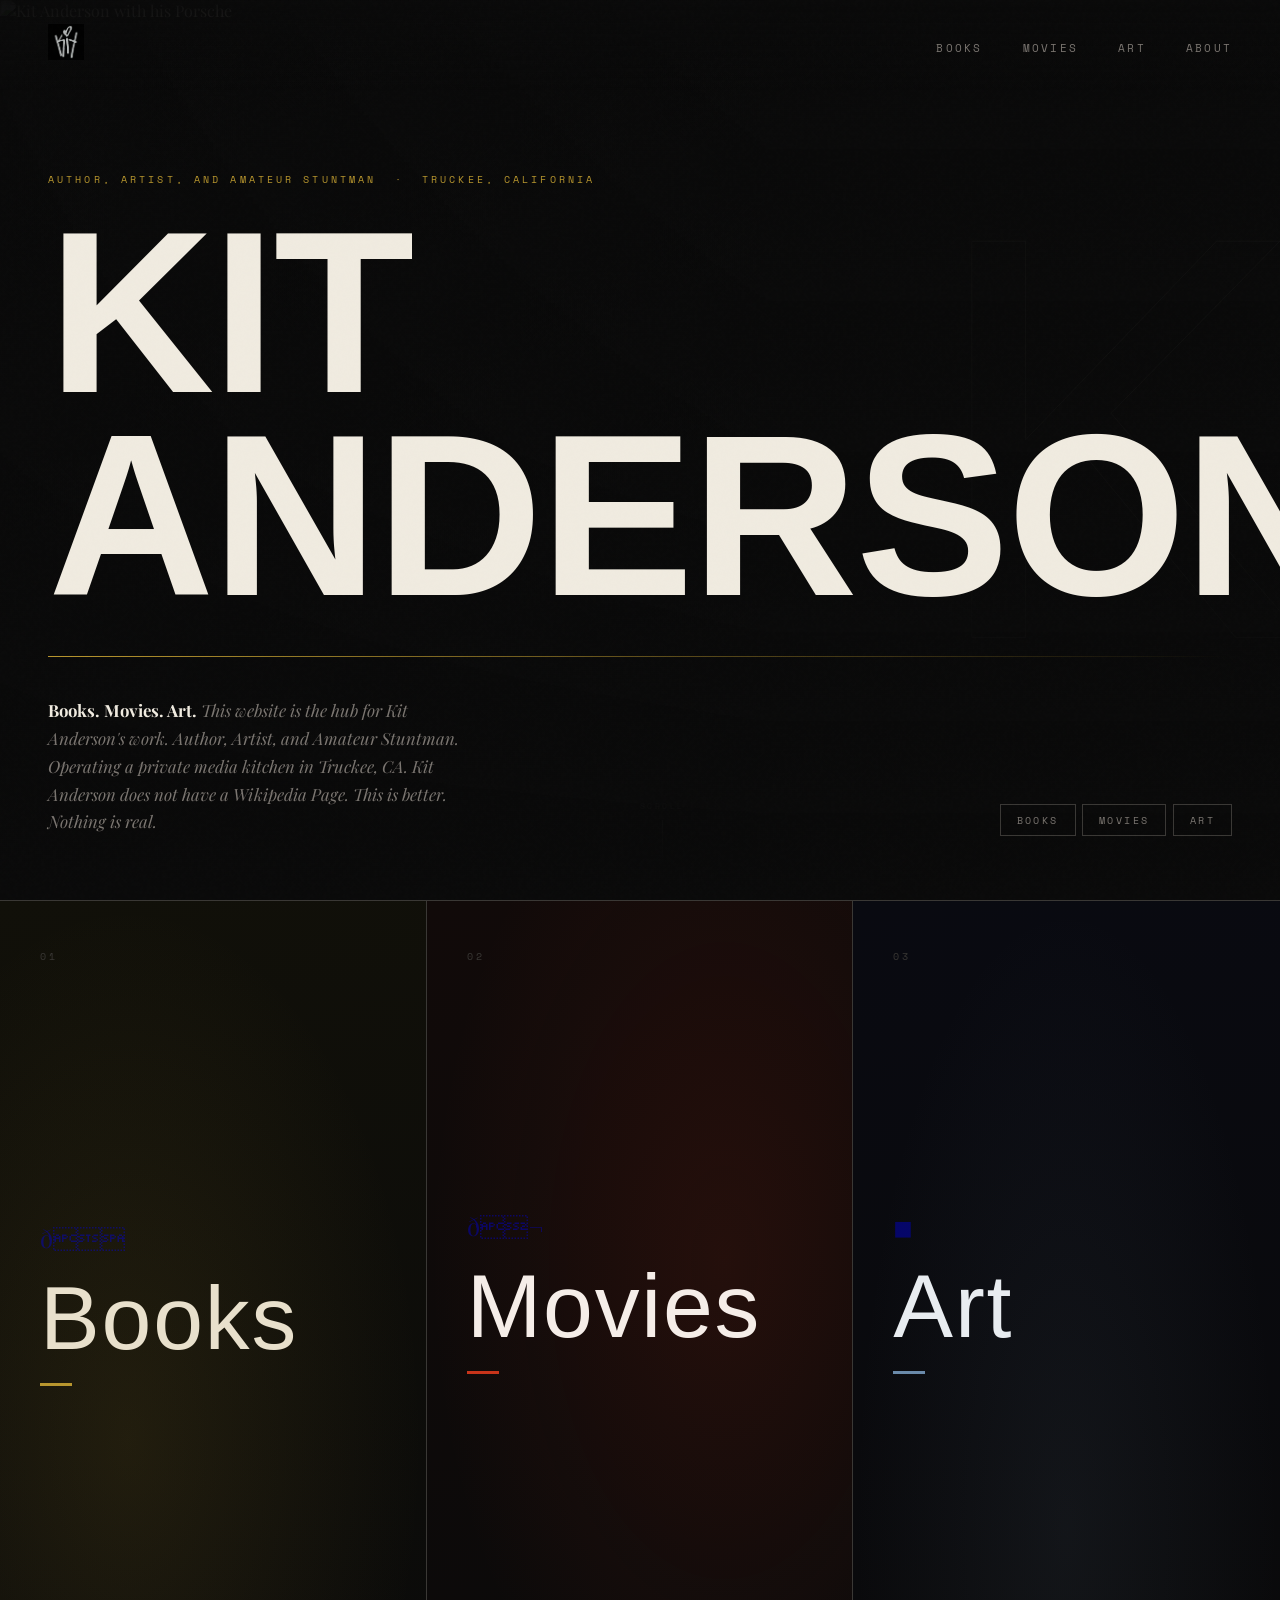
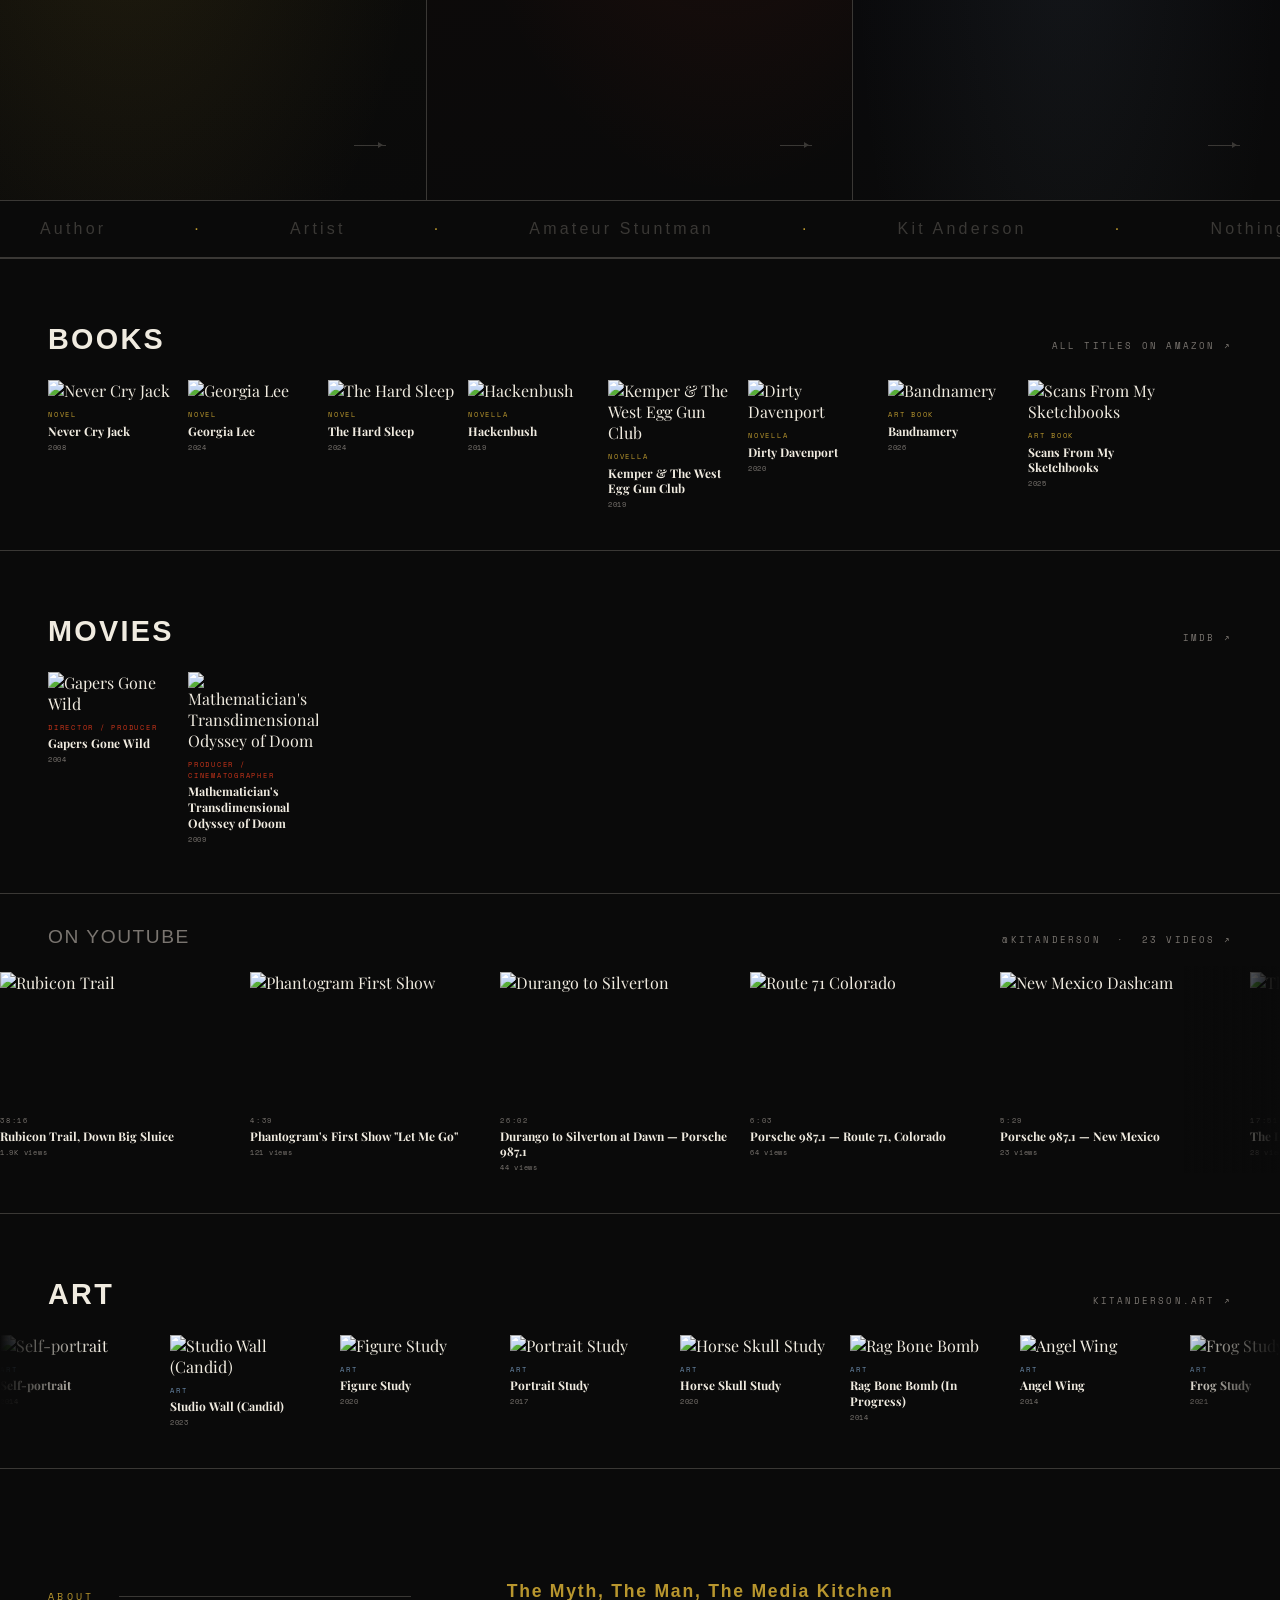
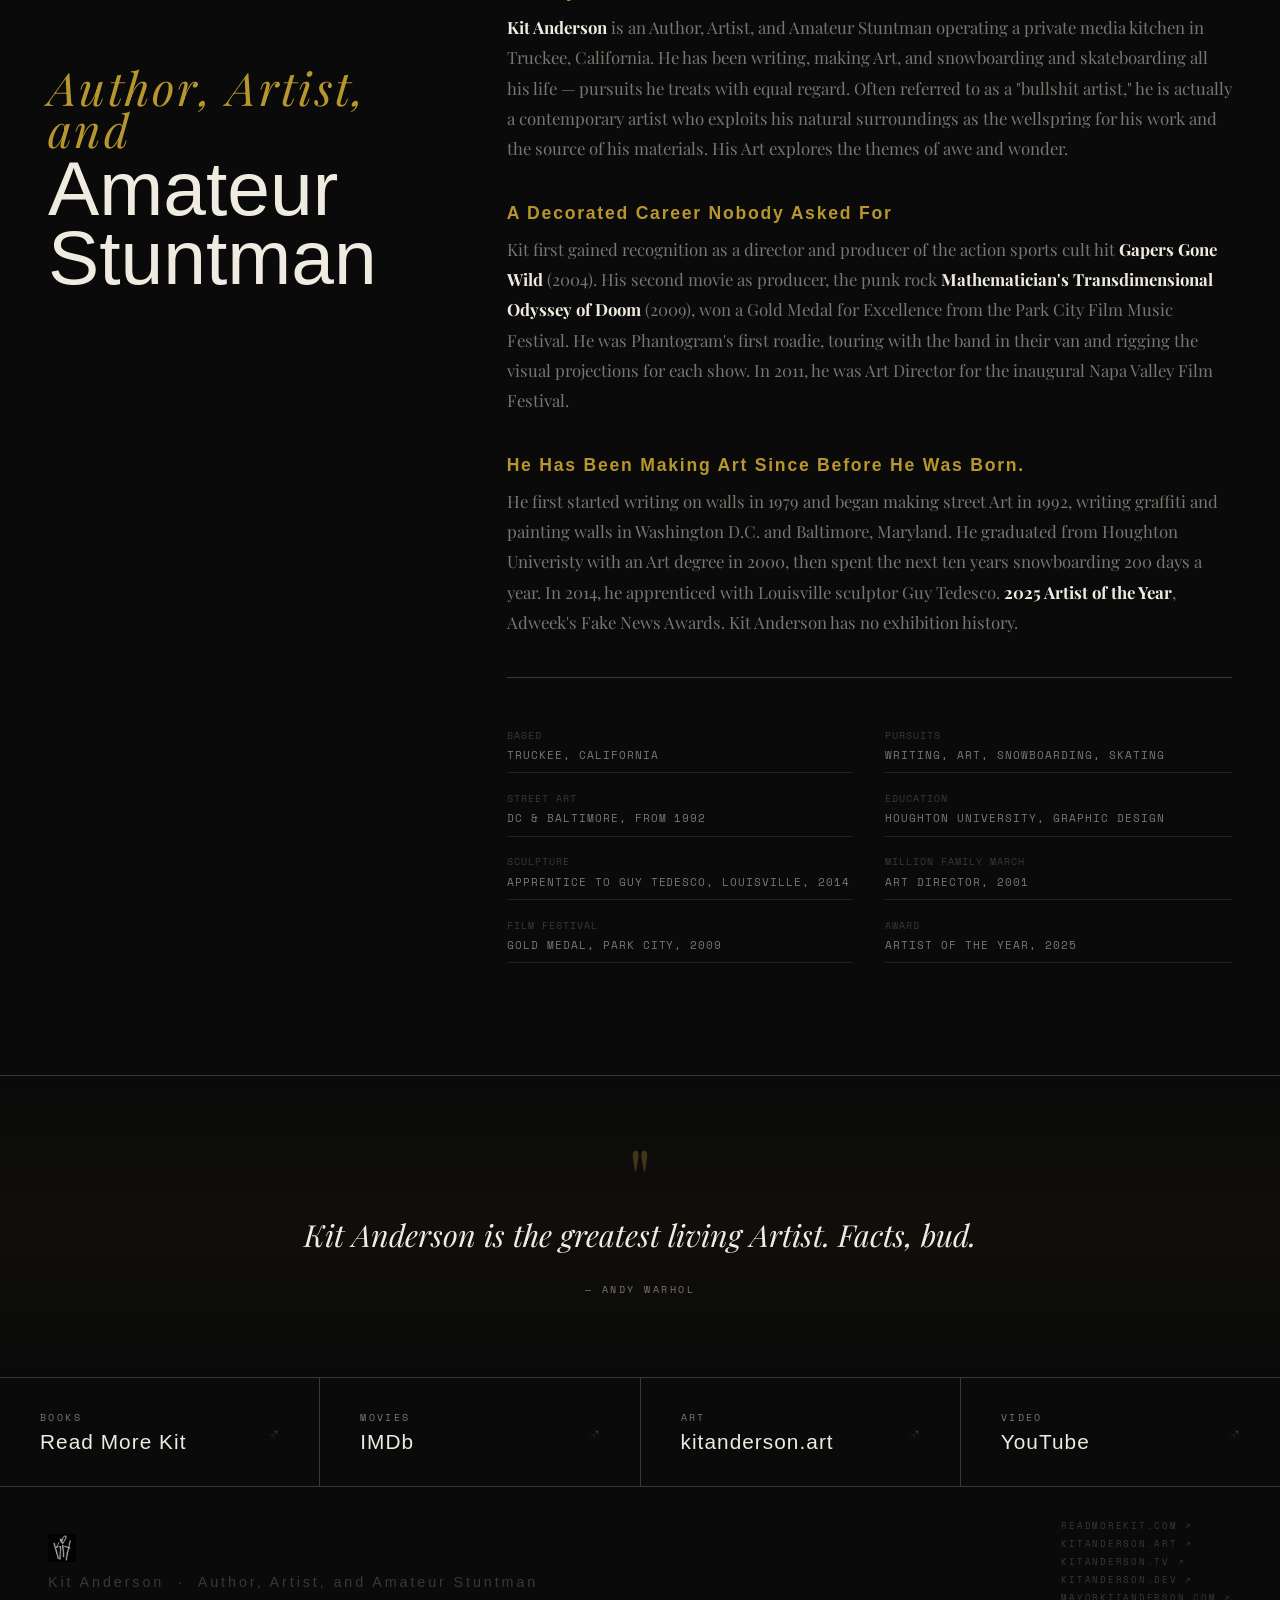
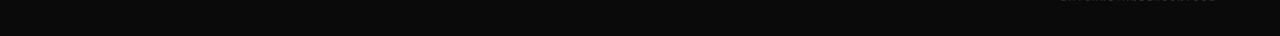
==== index.html @ 7b9540d3 "Fix UTF-8 double-encoding corruption (em dashes, en dashes, arrows, squares, box-drawing)" ====
<!DOCTYPE html>
<html lang="en">
<head>
<meta charset="UTF-8">
<meta name="viewport" content="width=device-width, initial-scale=1.0">
<title>Kit Anderson — Author, Artist, and Amateur Stuntman | Truckee, California</title>
<meta name="description" content="Kit Anderson is an Author, Artist, and Amateur Stuntman from Truckee, California. Novelist, moviemaker, and visual artist. Author of Never Cry Jack, Georgia Lee, The Hard Sleep, and Bandnamery. Director of Gapers Gone Wild. Gold Medal winner, Park City Film Music Festival. Nothing is real.">
<meta name="robots" content="index, follow">
<link rel="canonical" href="https://thekitanderson.com/">
<meta property="og:type" content="profile">
<meta property="og:url" content="https://thekitanderson.com/">
<meta property="og:title" content="Kit Anderson — Author, Artist, and Amateur Stuntman">
<meta property="og:description" content="Author, Artist, and Amateur Stuntman. Private media kitchen. Truckee, California. Nothing is real.">
<meta property="og:image" content="https://thekitanderson.com/images/og-image.jpg">
<meta property="og:image:width" content="1200">
<meta property="og:image:height" content="630">
<meta name="twitter:card" content="summary_large_image">
<meta name="twitter:title" content="Kit Anderson — Author, Artist, and Amateur Stuntman">
<meta name="twitter:description" content="Author, Artist, and Amateur Stuntman. Private media kitchen. Truckee, California. Nothing is real.">
<meta name="twitter:image" content="https://thekitanderson.com/images/og-image.jpg">
<link rel="preconnect" href="https://fonts.googleapis.com">
<link rel="preconnect" href="https://fonts.gstatic.com" crossorigin>
<link href="https://fonts.googleapis.com/css2?family=Playfair+Display:ital,wght@0,400;0,700;1,400&family=Space+Mono:ital@0;1&display=swap" rel="stylesheet">
<link rel="stylesheet" href="https://use.typekit.net/fjh1vfx.css">
<link rel="stylesheet" href="shelf.css">
<style>
  :root {
    --black: #0a0a0a;
    --white: #f0ebe0;
    --cream: #e8e0cc;
    --red: #c8341a;
    --gold: #b8962e;
    --gray: #3a3835;
    --light-gray: #7a7570;
    --studio-steel: #6a8aaa;
    --crt-green: #39d353;
    --ash: #7a7570;
  }

  *, *::before, *::after { box-sizing: border-box; margin: 0; padding: 0; }
  html { scroll-behavior: smooth; }

  body {
    background: var(--black);
    color: var(--white);
    font-family: 'Playfair Display', Georgia, serif;
    overflow-x: hidden;
    cursor: crosshair;
  }

  /* ── GRAIN OVERLAY ── */
  body::before {
    content: '';
    position: fixed;
    inset: 0;
    background-image: url("data:image/svg+xml,%3Csvg viewBox='0 0 256 256' xmlns='http://www.w3.org/2000/svg'%3E%3Cfilter id='noise'%3E%3CfeTurbulence type='fractalNoise' baseFrequency='0.9' numOctaves='4' stitchTiles='stitch'/%3E%3C/filter%3E%3Crect width='100%25' height='100%25' filter='url(%23noise)' opacity='0.04'/%3E%3C/svg%3E");
    pointer-events: none;
    z-index: 9999;
    opacity: 0.35;
  }

  /* ── NAV ── */
  nav {
    position: fixed;
    top: 0; left: 0; right: 0;
    z-index: 100;
    display: flex;
    align-items: center;
    justify-content: space-between;
    padding: 1.5rem 3rem;
  }

  nav::after {
    content: '';
    position: absolute;
    inset: 0;
    background: linear-gradient(to bottom, rgba(10,10,10,0.9) 0%, transparent 100%);
    z-index: -1;
  }

  .nav-logo {
    font-family: "abolition", sans-serif;
    font-size: 1.4rem;
    letter-spacing: 0.15em;
    color: var(--white);
    text-decoration: none;
    opacity: 0.9;
  }

  .nav-links { display: flex; gap: 2.5rem; list-style: none; }

  .nav-links a {
    font-family: 'Space Mono', monospace;
    font-size: 0.7rem;
    letter-spacing: 0.2em;
    text-transform: uppercase;
    color: var(--light-gray);
    text-decoration: none;
    transition: color 0.2s;
    text-align: left;
  }

  .nav-links a:hover { color: var(--white); }

  /* ── HERO ── */
  .hero {
    min-height: 100vh;
    display: flex;
    flex-direction: column;
    justify-content: flex-end;
    padding: 6rem 3rem 4rem;
    position: relative;
    overflow: hidden;
  }

  .hero-bg { position: absolute; inset: 0; background: var(--black); }

  .hero-img {
    position: absolute;
    inset: 0;
    width: 100%; height: 100%;
    object-fit: cover;
    object-position: center 30%;
    opacity: 0.45;
    filter: grayscale(30%) contrast(1.1);
  }

  .hero-img-gradient {
    position: absolute;
    inset: 0;
    background:
      linear-gradient(to top, var(--black) 0%, rgba(10,10,10,0.5) 50%, rgba(10,10,10,0.2) 100%),
      linear-gradient(to right, rgba(10,10,10,0.6) 0%, transparent 60%);
    z-index: 1;
  }

  .hero-k {
    position: absolute;
    right: -0.05em;
    top: 50%;
    transform: translateY(-52%);
    font-family: "abolition", sans-serif;
    font-size: clamp(20rem, 45vw, 55rem);
    line-height: 1;
    color: transparent;
    -webkit-text-stroke: 1px rgba(240,235,224,0.04);
    pointer-events: none;
    user-select: none;
  }

  .hero-eyebrow {
    font-family: 'Space Mono', monospace;
    font-size: 0.65rem;
    letter-spacing: 0.3em;
    text-transform: uppercase;
    color: var(--gold);
    margin-bottom: 1.5rem;
    opacity: 0;
    animation: fadeUp 0.8s 0.2s forwards;
    position: relative;
    z-index: 2;
    text-align: left;
  }

  .hero-name {
    font-family: "abolition", sans-serif;
    font-size: clamp(5rem, 18vw, 18rem);
    line-height: 0.88;
    letter-spacing: -0.01em;
    color: var(--white);
    opacity: 0;
    animation: fadeUp 0.9s 0.4s forwards;
    position: relative;
    z-index: 2;
    text-align: left;
  }

  .hero-rule {
    width: 100%;
    height: 1px;
    background: linear-gradient(to right, var(--gold), transparent);
    margin: 2.5rem 0;
    opacity: 0;
    animation: fadeUp 0.7s 0.6s forwards;
    position: relative;
    z-index: 2;
  }

  .hero-bottom {
    display: flex;
    align-items: flex-end;
    justify-content: space-between;
    gap: 2rem;
    opacity: 0;
    animation: fadeUp 0.8s 0.8s forwards;
    position: relative;
    z-index: 2;
  }

  .hero-desc {
    max-width: 420px;
    font-size: 1.05rem;
    line-height: 1.65;
    color: var(--light-gray);
    font-style: italic;
    text-align: left;
  }

  .hero-desc strong { color: var(--white); font-style: normal; font-weight: 700; }

  .hero-categories { display: flex; gap: 0.4rem; flex-shrink: 0; }

  .hero-cat {
    font-family: 'Space Mono', monospace;
    font-size: 0.6rem;
    letter-spacing: 0.25em;
    text-transform: uppercase;
    border: 1px solid var(--gray);
    padding: 0.5rem 1rem;
    color: var(--light-gray);
    cursor: pointer;
    text-decoration: none;
    transition: all 0.2s;
    display: inline-block;
    text-align: left;
  }

  .hero-cat:hover {
    border-color: var(--white);
    color: var(--white);
    background: rgba(240,235,224,0.05);
  }

  /* ── SECTION LABEL ── */
  .section-label {
    font-family: 'Space Mono', monospace;
    font-size: 0.6rem;
    letter-spacing: 0.35em;
    text-transform: uppercase;
    color: var(--gold);
    margin-bottom: 4rem;
    display: flex;
    align-items: center;
    gap: 1.5rem;
    text-align: left;
  }

  .section-label::after { content: ''; flex: 1; height: 1px; background: var(--gray); }

  /* ── THREE PORTALS ── */
  .portals {
    display: grid;
    grid-template-columns: 1fr 1fr 1fr;
    min-height: 100vh;
    border-top: 1px solid var(--gray);
  }

  .portal {
    position: relative;
    overflow: hidden;
    border-right: 1px solid var(--gray);
    cursor: pointer;
    text-decoration: none;
    display: block;
    min-height: 85vh;
  }

  .portal:last-child { border-right: none; }

  .portal-bg {
    position: absolute;
    inset: 0;
    transition: transform 0.6s ease, opacity 0.4s ease;
  }

  .portal-books .portal-bg {
    background:
      radial-gradient(ellipse at 30% 60%, rgba(184,150,46,0.12) 0%, transparent 70%),
      linear-gradient(170deg, #111009 0%, #0a0a0a 100%);
  }

  .portal-movies .portal-bg {
    background:
      radial-gradient(ellipse at 70% 40%, rgba(200,52,26,0.12) 0%, transparent 70%),
      linear-gradient(170deg, #110a09 0%, #0a0a0a 100%);
  }

  .portal-art .portal-bg {
    background:
      radial-gradient(ellipse at 50% 70%, rgba(100,120,140,0.10) 0%, transparent 70%),
      linear-gradient(170deg, #090a11 0%, #0a0a0a 100%);
  }

  .portal:hover .portal-bg { opacity: 1; transform: scale(1.02); }

  .portal-content {
    position: relative;
    z-index: 2;
    height: 100%;
    min-height: 85vh;
    display: flex;
    flex-direction: column;
    justify-content: space-between;
    padding: 3rem 2.5rem;
  }

  .portal-number {
    font-family: 'Space Mono', monospace;
    font-size: 0.6rem;
    letter-spacing: 0.3em;
    color: var(--gray);
    transition: color 0.3s;
    text-align: left;
  }

  .portal:hover .portal-number { color: var(--light-gray); }

  .portal-middle {
    flex: 1;
    display: flex;
    flex-direction: column;
    justify-content: center;
    padding: 3rem 0;
  }

  .portal-icon { font-size: 1.5rem; margin-bottom: 1.5rem; opacity: 0.4; transition: opacity 0.3s; }
  .portal:hover .portal-icon { opacity: 0.8; }

  .portal-title {
    font-family: "abolition", sans-serif;
    font-size: clamp(4rem, 7vw, 8rem);
    line-height: 0.9;
    letter-spacing: 0.02em;
    color: var(--white);
    transition: transform 0.4s ease;
    display: block;
    text-align: left;
  }

  .portal:hover .portal-title { transform: translateX(6px); }
  .portal-books .portal-title { color: var(--cream); }
  .portal-movies .portal-title { color: #f5ede8; }
  .portal-art .portal-title { color: #e8ecf0; }

  .portal-accent { width: 2rem; height: 3px; margin: 1.5rem 0; transition: width 0.4s ease; }
  .portal:hover .portal-accent { width: 4rem; }
  .portal-books .portal-accent { background: var(--gold); }
  .portal-movies .portal-accent { background: var(--red); }
  .portal-art .portal-accent { background: var(--studio-steel); }

  .portal-desc {
    font-size: 0.85rem;
    line-height: 1.7;
    color: var(--light-gray);
    font-style: italic;
    max-width: 260px;
    opacity: 0;
    transform: translateY(8px);
    transition: opacity 0.4s 0.1s, transform 0.4s 0.1s;
    text-align: left;
  }

  .portal:hover .portal-desc { opacity: 1; transform: translateY(0); }

  .portal-bottom { display: flex; align-items: center; justify-content: space-between; }

  .portal-cta {
    font-family: 'Space Mono', monospace;
    font-size: 0.6rem;
    letter-spacing: 0.25em;
    text-transform: uppercase;
    color: var(--light-gray);
    opacity: 0;
    transform: translateX(-8px);
    transition: opacity 0.3s 0.1s, transform 0.3s 0.1s, color 0.2s;
    text-align: left;
  }

  .portal:hover .portal-cta { opacity: 1; transform: translateX(0); }

  .portal-arrow {
    width: 2rem;
    height: 1px;
    background: var(--gray);
    position: relative;
    transition: width 0.3s, background 0.3s;
  }

  .portal-arrow::after {
    content: '';
    position: absolute;
    right: 0; top: -3px;
    border: 3px solid transparent;
    border-left: 5px solid var(--gray);
    transition: border-color 0.3s;
  }

  .portal:hover .portal-arrow { width: 3rem; background: var(--white); }
  .portal:hover .portal-arrow::after { border-left-color: var(--white); }

  /* ── MARQUEE ── */
  .marquee-wrap {
    border-top: 1px solid var(--gray);
    border-bottom: 1px solid var(--gray);
    overflow: hidden;
    padding: 1.2rem 0;
    background: var(--black);
  }

  .marquee-track {
    display: flex;
    animation: marquee 22s linear infinite;
    white-space: nowrap;
  }

  .marquee-item {
    font-family: "abolition", sans-serif;
    font-size: 1rem;
    letter-spacing: 0.2em;
    padding: 0 2.5rem;
    color: var(--gray);
    flex-shrink: 0;
    text-align: left;
  }

  .marquee-dot { color: var(--gold); padding: 0 0.5rem; }

  @keyframes marquee {
    0%   { transform: translateX(0); }
    100% { transform: translateX(-50%); }
  }

  /* ── ABOUT STRIP ── */
  .about-strip {
    padding: 7rem 3rem;
    display: grid;
    grid-template-columns: 1fr 2fr;
    gap: 6rem;
    align-items: start;
    border-top: 1px solid var(--gray);
  }

  .about-label-col { padding-top: 0.5rem; }

  .about-tagline {
    font-family: "abolition", sans-serif;
    font-size: clamp(3rem, 6vw, 6rem);
    line-height: 0.9;
    color: var(--white);
    margin-bottom: 3rem;
    text-align: left;
  }

  .about-tagline em {
    display: block;
    font-family: 'Playfair Display', serif;
    font-style: italic;
    font-size: 0.6em;
    color: var(--gold);
    letter-spacing: 0.05em;
    margin-bottom: 0.2rem;
  }

  .about-body {
    font-size: 1.05rem;
    line-height: 1.8;
    color: var(--light-gray);
    margin-bottom: 2rem;
    text-align: left;
  }

  .about-body strong { color: var(--white); font-weight: 700; }

  .about-para-header {
    font-family: "abolition", sans-serif;
    font-size: 1.1rem;
    letter-spacing: 0.1em;
    color: var(--gold);
    margin-bottom: 0.6rem;
    margin-top: 2.5rem;
    text-align: left;
  }

  .about-para-header:first-child { margin-top: 0; }

  .about-facts {
    display: grid;
    grid-template-columns: 1fr 1fr;
    gap: 0.5rem 2rem;
    margin-top: 2.5rem;
    padding-top: 2.5rem;
    border-top: 1px solid var(--gray);
  }

  .about-fact {
    font-family: 'Space Mono', monospace;
    font-size: 0.62rem;
    letter-spacing: 0.1em;
    color: var(--gray);
    text-transform: uppercase;
    padding: 0.6rem 0;
    border-bottom: 1px solid rgba(58,56,53,0.5);
    text-align: left;
  }

  .about-fact span {
    display: block;
    color: var(--light-gray);
    margin-top: 0.2rem;
    font-size: 0.7rem;
  }

  /* ── QUOTE BAND ── */
  .quote-band {
    padding: 5rem 3rem;
    text-align: center;
    border-top: 1px solid var(--gray);
    background: linear-gradient(to bottom, transparent, rgba(184,150,46,0.03), transparent);
  }

  .quote-mark {
    font-family: 'Playfair Display', serif;
    font-size: 5rem;
    line-height: 0.5;
    color: var(--gold);
    opacity: 0.3;
    display: block;
    margin-bottom: 1rem;
  }

  .quote-text {
    font-family: 'Playfair Display', serif;
    font-size: clamp(1.1rem, 2.5vw, 1.9rem);
    font-style: italic;
    line-height: 1.5;
    color: var(--white);
    max-width: 780px;
    margin: 0 auto 1.5rem;
  }

  .quote-attr {
    font-family: 'Space Mono', monospace;
    font-size: 0.62rem;
    letter-spacing: 0.25em;
    text-transform: uppercase;
    color: var(--light-gray);
  }

  /* ── LINKS BAR ── */
  .links-bar {
    border-top: 1px solid var(--gray);
    display: flex;
    align-items: stretch;
  }

  .link-block {
    flex: 1;
    border-right: 1px solid var(--gray);
    padding: 2rem 2.5rem;
    display: flex;
    align-items: center;
    justify-content: space-between;
    text-decoration: none;
    transition: background 0.3s;
    color: inherit;
  }

  .link-block:last-child { border-right: none; }
  .link-block:hover { background: #111; }

  .link-block-label {
    font-family: 'Space Mono', monospace;
    font-size: 0.6rem;
    letter-spacing: 0.25em;
    text-transform: uppercase;
    color: var(--light-gray);
    display: block;
    margin-bottom: 0.4rem;
    text-align: left;
  }

  .link-block-name {
    font-family: "abolition", sans-serif;
    font-size: 1.3rem;
    letter-spacing: 0.05em;
    color: var(--white);
    text-align: left;
  }

  .link-block-arrow {
    font-size: 1rem;
    color: var(--gray);
    transition: transform 0.3s, color 0.3s;
  }

  .link-block:hover .link-block-arrow { transform: translate(4px, -4px); color: var(--white); }

  /* ── FOOTER ── */
  footer {
    border-top: 1px solid var(--gray);
    padding: 2rem 3rem;
    display: flex;
    align-items: center;
    justify-content: space-between;
  }

  .footer-name {
    font-family: "abolition", sans-serif;
    font-size: 0.9rem;
    letter-spacing: 0.2em;
    color: var(--gray);
    text-align: left;
  }

  .footer-right {
    font-family: 'Space Mono', monospace;
    font-size: 0.55rem;
    letter-spacing: 0.2em;
    color: var(--gray);
    text-transform: uppercase;
    text-align: left;
  }

  /* ── ANIMATIONS ── */
  @keyframes fadeUp {
    from { opacity: 0; transform: translateY(20px); }
    to   { opacity: 1; transform: translateY(0); }
  }

  .reveal {
    opacity: 0;
    transform: translateY(24px);
    transition: opacity 0.7s ease, transform 0.7s ease;
  }

  .reveal.visible { opacity: 1; transform: translateY(0); }
  .reveal-delay-1 { transition-delay: 0.1s; }

  /* ── SCROLL HINT ── */
  .scroll-hint {
    position: absolute;
    bottom: 2rem;
    left: 50%;
    transform: translateX(-50%);
    display: flex;
    flex-direction: column;
    align-items: center;
    gap: 0.5rem;
    opacity: 0;
    animation: fadeUp 1s 1.5s forwards;
  }

  .scroll-hint-text {
    font-family: 'Space Mono', monospace;
    font-size: 0.5rem;
    letter-spacing: 0.3em;
    text-transform: uppercase;
    color: var(--gray);
  }

  .scroll-hint-line {
    width: 1px;
    height: 3rem;
    background: linear-gradient(to bottom, var(--gray), transparent);
    animation: scrollLine 1.8s 1.5s infinite;
  }

  @keyframes scrollLine {
    0%, 100% { opacity: 0.3; transform: scaleY(0.5); transform-origin: top; }
    50%       { opacity: 1; transform: scaleY(1); }
  }

  /* ── RESPONSIVE ── */
  @media (max-width: 900px) {
    nav { padding: 1.2rem 1.5rem; }
    .hero { padding: 5rem 1.5rem 3rem; }
    .hero-name { font-size: clamp(4rem, 20vw, 8rem); }
    .hero-bottom { flex-direction: column; align-items: flex-start; }
    .portals { grid-template-columns: 1fr; }
    .portal { min-height: 60vh; border-right: none; border-bottom: 1px solid var(--gray); }
    .portal:last-child { border-bottom: none; }
    .about-strip { grid-template-columns: 1fr; gap: 3rem; padding: 4rem 1.5rem; }
    .links-bar { flex-direction: column; }
    .link-block { border-right: none; border-bottom: 1px solid var(--gray); }
    .link-block:last-child { border-bottom: none; }
    footer { padding: 1.5rem; flex-direction: column; gap: 0.5rem; }
    .about-facts { grid-template-columns: 1fr; }
    .quote-band { padding: 3rem 1.5rem; }
  }
</style>
<script type="application/ld+json">
{
  "@context": "https://schema.org",
  "@type": "Person",
  "name": "Kit Anderson",
  "url": "https://thekitanderson.com",
  "description": "Author, Artist, and Amateur Stuntman operating a private media kitchen in Truckee, California.",
  "jobTitle": "Author, Artist, and Amateur Stuntman",
  "address": {"@type": "PostalAddress", "addressLocality": "Truckee", "addressRegion": "CA", "addressCountry": "US"},
  "sameAs": [
      "https://www.imdb.com/name/nm3556873/",
      "https://readmorekit.com",
      "https://kitanderson.art",
      "https://kitanderson.tv",
      "https://kitanderson.dev",
      "https://mayorkitanderson.com",
      "https://www.amazon.com/stores/author/B00C0VR8CK",
      "https://www.youtube.com/@kitanderson",
      "https://www.goodreads.com/author/show/7035088.Kit_Anderson",
      "https://x.com/kitanderson",
      "https://matadornetwork.com/author/kitanderson/"
    ]
}
</script>
<meta name="keywords" content="Kit Anderson, author, artist, amateur stuntman, Truckee California, novelist, Never Cry Jack, Georgia Lee, The Hard Sleep, Bandnamery, Gapers Gone Wild, Jerk Calhoun, private media kitchen">
</head>
<body>

<!-- NAV -->
<nav>
  <a href="#" class="nav-logo"><img src="/Logo_Kit_Anderson_whiteground.png" alt="Kit Anderson" style="height:36px;width:auto;filter:invert(1);opacity:0.9;"></a>
  <ul class="nav-links">
    <li><a href="#books">Books</a></li>
    <li><a href="#movies">Movies</a></li>
    <li><a href="#art">Art</a></li>
    <li><a href="#about">About</a></li>
  </ul>
</nav>

<!-- HERO -->
<section class="hero">
  <div class="hero-bg"></div>
  <img class="hero-img" src="https://images.squarespace-cdn.com/content/v1/623dae4e26da6109ddd0aa89/027b5787-0445-44a6-a230-f0ba9a54908c/Porsche+Trip+-+Day+1.00_00_00_00.Still001.jpg" alt="Kit Anderson with his Porsche">
  <div class="hero-img-gradient"></div>
  <div class="hero-k" aria-hidden="true">K</div>
  <div class="hero-eyebrow" style="white-space:nowrap;">Author, Artist, and Amateur Stuntman &nbsp;·&nbsp; Truckee, California</div>
  <h1 class="hero-name">KIT<br>ANDERSON</h1>
  <div class="hero-rule"></div>
  <div class="hero-bottom">
    <p class="hero-desc">
      <strong>Books. Movies. Art.</strong> This website is the hub for Kit Anderson's work.
      Author, Artist, and Amateur Stuntman. Operating a private media kitchen in Truckee, CA.
      Kit Anderson does not have a Wikipedia Page. This is better.
      Nothing is real.
    </p>
    <div class="hero-categories">
      <a href="#books" class="hero-cat">Books</a>
      <a href="#movies" class="hero-cat">Movies</a>
      <a href="#art" class="hero-cat">Art</a>
    </div>
  </div>
  <div class="scroll-hint" aria-hidden="true">
    <span class="scroll-hint-text">Scroll</span>
    <div class="scroll-hint-line"></div>
  </div>
</section>

<!-- THREE PORTALS -->
<section id="portals">
  <div class="portals">

    <a class="portal portal-books" href="https://readmorekit.com" target="_blank">
      <div class="portal-bg"></div>
      <div class="portal-content">
        <div class="portal-number">01</div>
        <div class="portal-middle">
          <div class="portal-icon">ð</div>
          <span class="portal-title">Books</span>
          <div class="portal-accent"></div>
          <p class="portal-desc">Novels, novellas, and Art books. Crime fiction, outsider humor, and 100 fake album covers. On sale everywhere books are sold.</p>
        </div>
        <div class="portal-bottom">
          <span class="portal-cta">readmorekit.com ↗</span>
          <div class="portal-arrow"></div>
        </div>
      </div>
    </a>

    <a class="portal portal-movies" href="https://kitanderson.tv" target="_blank">
      <div class="portal-bg"></div>
      <div class="portal-content">
        <div class="portal-number">02</div>
        <div class="portal-middle">
          <div class="portal-icon">ð¬</div>
          <span class="portal-title">Movies</span>
          <div class="portal-accent"></div>
          <p class="portal-desc">Director, producer, cinematographer. Action sports cult movies and punk rock documentaries. Gold Medal winner, Park City Film Music Festival.</p>
        </div>
        <div class="portal-bottom">
          <span class="portal-cta">kitanderson.tv ↗</span>
          <div class="portal-arrow"></div>
        </div>
      </div>
    </a>

    <a class="portal portal-art" href="https://kitanderson.art" target="_blank">
      <div class="portal-bg"></div>
      <div class="portal-content">
        <div class="portal-number">03</div>
        <div class="portal-middle">
          <div class="portal-icon">◼</div>
          <span class="portal-title">Art</span>
          <div class="portal-accent"></div>
          <p class="portal-desc">Drawings, paintings, sculpture, mixed media, and satirical ephemera. Contemporary figurative work exploring awe and wonder. Nothing is real.</p>
        </div>
        <div class="portal-bottom">
          <span class="portal-cta">kitanderson.art ↗</span>
          <div class="portal-arrow"></div>
        </div>
      </div>
    </a>

  </div>
</section>

<!-- MARQUEE -->
<div class="marquee-wrap" aria-hidden="true">
  <div class="marquee-track">
    <span class="marquee-item">Author</span>
    <span class="marquee-item"><span class="marquee-dot">·</span></span>
    <span class="marquee-item">Artist</span>
    <span class="marquee-item"><span class="marquee-dot">·</span></span>
    <span class="marquee-item">Amateur Stuntman</span>
    <span class="marquee-item"><span class="marquee-dot">·</span></span>
    <span class="marquee-item">Kit Anderson</span>
    <span class="marquee-item"><span class="marquee-dot">·</span></span>
    <span class="marquee-item">Nothing Is Real</span>
    <span class="marquee-item"><span class="marquee-dot">·</span></span>
    <span class="marquee-item">Truckee, CA</span>
    <span class="marquee-item"><span class="marquee-dot">·</span></span>
    <span class="marquee-item">Private Media Kitchen</span>
    <span class="marquee-item"><span class="marquee-dot">·</span></span>
    <span class="marquee-item">Author</span>
    <span class="marquee-item"><span class="marquee-dot">·</span></span>
    <span class="marquee-item">Artist</span>
    <span class="marquee-item"><span class="marquee-dot">·</span></span>
    <span class="marquee-item">Amateur Stuntman</span>
    <span class="marquee-item"><span class="marquee-dot">·</span></span>
    <span class="marquee-item">Kit Anderson</span>
    <span class="marquee-item"><span class="marquee-dot">·</span></span>
    <span class="marquee-item">Nothing Is Real</span>
    <span class="marquee-item"><span class="marquee-dot">·</span></span>
    <span class="marquee-item">Truckee, CA</span>
    <span class="marquee-item"><span class="marquee-dot">·</span></span>
    <span class="marquee-item">Private Media Kitchen</span>
    <span class="marquee-item"><span class="marquee-dot">·</span></span>
  </div>
</div>

<!-- BOOKS SHELF -->
<section class="shelf-section reveal" id="books">
  <div class="shelf-header">
    <h2 class="shelf-title">Books</h2>
    <a class="shelf-link" href="https://www.amazon.com/stores/author/B00C0VR8CK" target="_blank">All titles on Amazon ↗</a>
  </div>
  <div class="shelf-track-wrap">
    <div class="shelf-track">

      <a class="shelf-card shelf-card-book" href="https://www.amazon.com/dp/B0DBLTJW2B" target="_blank">
        <div class="shelf-cover">
          <img src="https://m.media-amazon.com/images/I/71uoOmFufmL._AC_CR0%2C0%2C0%2C0_SY315_.jpg" alt="Never Cry Jack">
          <div class="shelf-overlay"><span class="shelf-overlay-text">A survivor's story spanning 1996–2001 about a young woman rebuilding her life after tragedy.</span></div>
        </div>
        <div class="shelf-card-body">
          <div class="shelf-card-cat shelf-cat-books">Novel</div>
          <div class="shelf-card-title">Never Cry Jack</div>
          <div class="shelf-card-meta">2008</div>
        </div>
      </a>

      <a class="shelf-card shelf-card-book" href="https://www.amazon.com/dp/B0DBLSY3QK" target="_blank">
        <div class="shelf-cover">
          <img src="https://m.media-amazon.com/images/I/81PlIeSvw1L._AC_CR0%2C0%2C0%2C0_SY315_.jpg" alt="Georgia Lee">
          <div class="shelf-overlay"><span class="shelf-overlay-text">Three rural kids, a stolen car, and a coming-of-age friendship in 1990s America.</span></div>
        </div>
        <div class="shelf-card-body">
          <div class="shelf-card-cat shelf-cat-books">Novel</div>
          <div class="shelf-card-title">Georgia Lee</div>
          <div class="shelf-card-meta">2024</div>
        </div>
      </a>

      <a class="shelf-card shelf-card-book" href="https://www.amazon.com/dp/B0DBLRLXKS" target="_blank">
        <div class="shelf-cover">
          <img src="https://m.media-amazon.com/images/I/81C5ML7GyaL._AC_CR0%2C0%2C0%2C0_SY315_.jpg" alt="The Hard Sleep">
          <div class="shelf-overlay"><span class="shelf-overlay-text">A combat veteran finds uneasy peace on a remote jungle beach, until it doesn't hold.</span></div>
        </div>
        <div class="shelf-card-body">
          <div class="shelf-card-cat shelf-cat-books">Novel</div>
          <div class="shelf-card-title">The Hard Sleep</div>
          <div class="shelf-card-meta">2024</div>
        </div>
      </a>

      <a class="shelf-card shelf-card-book" href="https://www.amazon.com/dp/1798669269" target="_blank">
        <div class="shelf-cover">
          <img src="https://m.media-amazon.com/images/I/910YRxFiqlL._AC_CR0%2C0%2C0%2C0_SY315_.jpg" alt="Hackenbush">
          <div class="shelf-overlay"><span class="shelf-overlay-text">A gang of jackass skiers decides to blow up a chairlift in the town of Rockwell.</span></div>
        </div>
        <div class="shelf-card-body">
          <div class="shelf-card-cat shelf-cat-books">Novella</div>
          <div class="shelf-card-title">Hackenbush</div>
          <div class="shelf-card-meta">2019</div>
        </div>
      </a>

      <a class="shelf-card shelf-card-book" href="https://www.amazon.com/dp/1096591537" target="_blank">
        <div class="shelf-cover">
          <img src="https://m.media-amazon.com/images/I/91o1TZCb3RL._AC_CR0%2C0%2C0%2C0_SY315_.jpg" alt="Kemper & The West Egg Gun Club">
          <div class="shelf-overlay"><span class="shelf-overlay-text">A fifteen-year-old farm kid from Western Maryland sinks a yacht.</span></div>
        </div>
        <div class="shelf-card-body">
          <div class="shelf-card-cat shelf-cat-books">Novella</div>
          <div class="shelf-card-title">Kemper & The West Egg Gun Club</div>
          <div class="shelf-card-meta">2019</div>
        </div>
      </a>

      <a class="shelf-card shelf-card-book" href="https://www.amazon.com/dp/B08F6Y3M1T" target="_blank">
        <div class="shelf-cover">
          <img src="https://m.media-amazon.com/images/I/919H4H49l8L._AC_CR0%2C0%2C0%2C0_SY315_.jpg" alt="Dirty Davenport">
          <div class="shelf-overlay"><span class="shelf-overlay-text">A retired gambler who rigged the Super Bowl just wants to live on his boat in Lake Tahoe.</span></div>
        </div>
        <div class="shelf-card-body">
          <div class="shelf-card-cat shelf-cat-books">Novella</div>
          <div class="shelf-card-title">Dirty Davenport</div>
          <div class="shelf-card-meta">2020</div>
        </div>
      </a>

      <a class="shelf-card shelf-card-book" href="https://www.amazon.com/dp/B0GR29MHLP" target="_blank">
        <div class="shelf-cover">
          <img src="https://m.media-amazon.com/images/I/71klnkNDl7L._AC_CR0%2C0%2C0%2C0_SY315_.jpg" alt="Bandnamery">
          <div class="shelf-overlay"><span class="shelf-overlay-text">100 fake album covers for bands that don't exist, names captured from real conversations.</span></div>
        </div>
        <div class="shelf-card-body">
          <div class="shelf-card-cat shelf-cat-books">Art Book</div>
          <div class="shelf-card-title">Bandnamery</div>
          <div class="shelf-card-meta">2026</div>
        </div>
      </a>

      <a class="shelf-card shelf-card-book" href="https://www.amazon.com/stores/author/B00C0VR8CK" target="_blank">
        <div class="shelf-cover">
          <img src="https://m.media-amazon.com/images/I/71VFtwux1ZL._SL1360_.jpg" alt="Scans From My Sketchbooks">
          <div class="shelf-overlay"><span class="shelf-overlay-text">A survey of Kit Anderson's sketchbook work spanning over a decade.</span></div>
        </div>
        <div class="shelf-card-body">
          <div class="shelf-card-cat shelf-cat-books">Art Book</div>
          <div class="shelf-card-title">Scans From My Sketchbooks</div>
          <div class="shelf-card-meta">2025</div>
        </div>
      </a>

    </div>
  </div>
</section>

<!-- MOVIES SHELF -->
<section class="shelf-section reveal" id="movies">
  <div class="shelf-header">
    <h2 class="shelf-title">Movies</h2>
    <a class="shelf-link" href="https://www.imdb.com/name/nm3556873/" target="_blank">IMDb ↗</a>
  </div>
  <div class="shelf-track-wrap">
    <div class="shelf-track">

      <a class="shelf-card shelf-card-book" href="https://www.imdb.com/title/tt12674290/" target="_blank">
        <div class="shelf-cover">
          <img src="https://m.media-amazon.com/images/M/MV5BMzgxMGFmNWYtMmJlYS00NjdkLTlmNzAtYWZiMjA4NjI2MmI2XkEyXkFqcGc@._V1_QL75_UY281_CR6,0,190,281_.jpg" alt="Gapers Gone Wild">
          <div class="shelf-overlay"><span class="shelf-overlay-text">The Most Extreme Movie Ever Made. An action sports cult classic.</span></div>
        </div>
        <div class="shelf-card-body">
          <div class="shelf-card-cat shelf-cat-movies">Director / Producer</div>
          <div class="shelf-card-title">Gapers Gone Wild</div>
          <div class="shelf-card-meta">2004</div>
        </div>
      </a>

      <a class="shelf-card shelf-card-book" href="https://www.imdb.com/title/tt1484081/" target="_blank">
        <div class="shelf-cover">
          <img src="https://m.media-amazon.com/images/M/MV5BMTM0MjQ0ODMxN15BMl5BanBnXkFtZTcwMzMzNzY5Mg@@._V1_FMjpg_UX1000_.jpg" alt="Mathematician's Transdimensional Odyssey of Doom">
          <div class="shelf-overlay"><span class="shelf-overlay-text">A punk rock documentary that won the Gold Medal at the Park City Film Music Festival.</span></div>
        </div>
        <div class="shelf-card-body">
          <div class="shelf-card-cat shelf-cat-movies">Producer / Cinematographer</div>
          <div class="shelf-card-title">Mathematician's Transdimensional Odyssey of Doom</div>
          <div class="shelf-card-meta">2009</div>
        </div>
      </a>

    </div>
  </div>

  <!-- YOUTUBE KICKER -->
  <div class="shelf-kicker">
    <div class="shelf-header" style="padding-top:2rem;">
      <span class="shelf-title" style="font-size:1.2rem; color:var(--light-gray);">On YouTube</span>
      <a class="shelf-link" href="https://www.youtube.com/@kitanderson" target="_blank">@KitAnderson &nbsp;·&nbsp; 23 videos ↗</a>
    </div>
    <div class="shelf-track-wrap">
      <div class="shelf-track">

        <a class="shelf-card shelf-card-video" href="https://www.youtube.com/watch?v=Ozwj774AlJI" target="_blank">
          <div class="shelf-cover">
            <img src="https://i.ytimg.com/vi/Ozwj774AlJI/hqdefault.jpg" alt="Rubicon Trail">
            <div class="shelf-play"><div class="shelf-play-btn"></div></div>
          </div>
          <div class="shelf-card-body">
            <div class="shelf-card-cat shelf-cat-video">38:16</div>
            <div class="shelf-card-title">Rubicon Trail, Down Big Sluice</div>
            <div class="shelf-card-meta">1.9K views</div>
          </div>
        </a>

        <a class="shelf-card shelf-card-video" href="https://www.youtube.com/watch?v=UjReJ-lgMjg" target="_blank">
          <div class="shelf-cover">
            <img src="https://i.ytimg.com/vi/UjReJ-lgMjg/hqdefault.jpg" alt="Phantogram First Show">
            <div class="shelf-play"><div class="shelf-play-btn"></div></div>
          </div>
          <div class="shelf-card-body">
            <div class="shelf-card-cat shelf-cat-video">4:39</div>
            <div class="shelf-card-title">Phantogram's First Show "Let Me Go"</div>
            <div class="shelf-card-meta">121 views</div>
          </div>
        </a>

        <a class="shelf-card shelf-card-video" href="https://www.youtube.com/watch?v=yrHdY9NfyH4" target="_blank">
          <div class="shelf-cover">
            <img src="https://i.ytimg.com/vi/yrHdY9NfyH4/hqdefault.jpg" alt="Durango to Silverton">
            <div class="shelf-play"><div class="shelf-play-btn"></div></div>
          </div>
          <div class="shelf-card-body">
            <div class="shelf-card-cat shelf-cat-video">26:02</div>
            <div class="shelf-card-title">Durango to Silverton at Dawn — Porsche 987.1</div>
            <div class="shelf-card-meta">44 views</div>
          </div>
        </a>

        <a class="shelf-card shelf-card-video" href="https://www.youtube.com/watch?v=qYJjAz9QVWc" target="_blank">
          <div class="shelf-cover">
            <img src="https://i.ytimg.com/vi/qYJjAz9QVWc/hqdefault.jpg" alt="Route 71 Colorado">
            <div class="shelf-play"><div class="shelf-play-btn"></div></div>
          </div>
          <div class="shelf-card-body">
            <div class="shelf-card-cat shelf-cat-video">6:03</div>
            <div class="shelf-card-title">Porsche 987.1 — Route 71, Colorado</div>
            <div class="shelf-card-meta">64 views</div>
          </div>
        </a>

        <a class="shelf-card shelf-card-video" href="https://www.youtube.com/watch?v=R0OxD3h2_ic" target="_blank">
          <div class="shelf-cover">
            <img src="https://i.ytimg.com/vi/R0OxD3h2_ic/hqdefault.jpg" alt="New Mexico Dashcam">
            <div class="shelf-play"><div class="shelf-play-btn"></div></div>
          </div>
          <div class="shelf-card-body">
            <div class="shelf-card-cat shelf-cat-video">5:29</div>
            <div class="shelf-card-title">Porsche 987.1 — New Mexico</div>
            <div class="shelf-card-meta">23 views</div>
          </div>
        </a>

        <a class="shelf-card shelf-card-video" href="https://www.youtube.com/watch?v=Iu8D6ZgyThI" target="_blank">
          <div class="shelf-cover">
            <img src="https://i.ytimg.com/vi/Iu8D6ZgyThI/hqdefault.jpg" alt="The Loneliest Highway">
            <div class="shelf-play"><div class="shelf-play-btn"></div></div>
          </div>
          <div class="shelf-card-body">
            <div class="shelf-card-cat shelf-cat-video">17:51</div>
            <div class="shelf-card-title">The Loneliest Highway in America</div>
            <div class="shelf-card-meta">28 views</div>
          </div>
        </a>

      </div>
    </div>
  </div>
</section>

<!-- ART SHELF -->
<section class="shelf-section reveal" id="art">
  <div class="shelf-header">
    <h2 class="shelf-title">Art</h2>
    <a class="shelf-link" href="https://kitanderson.art" target="_blank">kitanderson.art ↗</a>
  </div>
  <div class="shelf-track-wrap">
    <div class="shelf-track">

      <a class="shelf-card shelf-card-art" href="https://kitanderson.art/drawings" target="_blank">
        <div class="shelf-cover">
          <img src="https://cdn.myportfolio.com/fd97bfe4-9cbb-4bf8-93f2-e219d07cd09d/033b1c18-d2aa-41a0-943e-aa19ee452f3c_rw_1920.jpg?h=e3c95facbabb0c91d3a6cd08e4a60c1f" alt="Self-portrait">
          <div class="shelf-overlay"><span class="shelf-overlay-text">A graphite self-portrait — unflinching, direct, unadorned.</span></div>
        </div>
        <div class="shelf-card-body">
          <div class="shelf-card-cat shelf-cat-art">Art</div>
          <div class="shelf-card-title">Self-portrait</div>
          <div class="shelf-card-meta">2014</div>
        </div>
      </a>

      <a class="shelf-card shelf-card-art" href="https://kitanderson.art/drawings" target="_blank">
        <div class="shelf-cover">
          <img src="https://cdn.myportfolio.com/fd97bfe4-9cbb-4bf8-93f2-e219d07cd09d/e481a8e8-8964-4acd-940d-ea55dc5e53fc_rw_1920.jpg?h=da4aa72f448a199a1b09e2756df8fe7c" alt="Studio Wall (Candid)">
          <div class="shelf-overlay"><span class="shelf-overlay-text">A candid view of the studio wall — skulls, drawings, and the archaeology of a working practice.</span></div>
        </div>
        <div class="shelf-card-body">
          <div class="shelf-card-cat shelf-cat-art">Art</div>
          <div class="shelf-card-title">Studio Wall (Candid)</div>
          <div class="shelf-card-meta">2023</div>
        </div>
      </a>

      <a class="shelf-card shelf-card-art" href="https://kitanderson.art/drawings" target="_blank">
        <div class="shelf-cover">
          <img src="https://cdn.myportfolio.com/fd97bfe4-9cbb-4bf8-93f2-e219d07cd09d/fa7028c8-6fb2-4752-847f-c1b9965bed01_rw_1920.jpg?h=17445c82b60573c2c9387360e272a889" alt="Figure Study">
          <div class="shelf-overlay"><span class="shelf-overlay-text">A figure in motion, rendered in graphite with controlled economy.</span></div>
        </div>
        <div class="shelf-card-body">
          <div class="shelf-card-cat shelf-cat-art">Art</div>
          <div class="shelf-card-title">Figure Study</div>
          <div class="shelf-card-meta">2020</div>
        </div>
      </a>

      <a class="shelf-card shelf-card-art" href="https://kitanderson.art/drawings" target="_blank">
        <div class="shelf-cover">
          <img src="https://cdn.myportfolio.com/fd97bfe4-9cbb-4bf8-93f2-e219d07cd09d/6029bb41-d514-4b98-b964-e187a3ea241f_rw_1920.jpg?h=928807383ce9d26a2ea94d464cb6599d" alt="Portrait Study">
          <div class="shelf-overlay"><span class="shelf-overlay-text">A portrait study in graphite — stark, luminous, quietly intense.</span></div>
        </div>
        <div class="shelf-card-body">
          <div class="shelf-card-cat shelf-cat-art">Art</div>
          <div class="shelf-card-title">Portrait Study</div>
          <div class="shelf-card-meta">2017</div>
        </div>
      </a>

      <a class="shelf-card shelf-card-art" href="https://kitanderson.art/drawings" target="_blank">
        <div class="shelf-cover">
          <img src="https://cdn.myportfolio.com/fd97bfe4-9cbb-4bf8-93f2-e219d07cd09d/ee5ee645-d1f4-42fb-a85e-258d00d07ef5_rw_1920.jpg?h=866101006e6f06958d4fb1eb7a4bbf2e" alt="Horse Skull Study">
          <div class="shelf-overlay"><span class="shelf-overlay-text">A horse skull rendered on dark ground, equal parts specimen and relic.</span></div>
        </div>
        <div class="shelf-card-body">
          <div class="shelf-card-cat shelf-cat-art">Art</div>
          <div class="shelf-card-title">Horse Skull Study</div>
          <div class="shelf-card-meta">2020</div>
        </div>
      </a>

      <a class="shelf-card shelf-card-art" href="https://kitanderson.art/drawings" target="_blank">
        <div class="shelf-cover">
          <img src="https://cdn.myportfolio.com/fd97bfe4-9cbb-4bf8-93f2-e219d07cd09d/960f2dad-8b68-4dca-9c1c-4dd196ed7ffa_rw_1920.jpg?h=1874d95b143cdb56f36578794cd1b6e9" alt="Rag Bone Bomb">
          <div class="shelf-overlay"><span class="shelf-overlay-text">An ornate mixed-media shield in progress — obsessive surface, botanical and strange.</span></div>
        </div>
        <div class="shelf-card-body">
          <div class="shelf-card-cat shelf-cat-art">Art</div>
          <div class="shelf-card-title">Rag Bone Bomb (In Progress)</div>
          <div class="shelf-card-meta">2014</div>
        </div>
      </a>

      <a class="shelf-card shelf-card-art" href="https://kitanderson.art/drawings" target="_blank">
        <div class="shelf-cover">
          <img src="https://cdn.myportfolio.com/fd97bfe4-9cbb-4bf8-93f2-e219d07cd09d/7f1bac75-da85-4b0c-9bb1-711cbe809dea_rw_1920.jpg?h=6d444d0079c6d0228a27b5e16ce03563" alt="Angel Wing">
          <div class="shelf-overlay"><span class="shelf-overlay-text">A monumental wing sculpture spreading across the work-table, gold light dissolving into field.</span></div>
        </div>
        <div class="shelf-card-body">
          <div class="shelf-card-cat shelf-cat-art">Art</div>
          <div class="shelf-card-title">Angel Wing</div>
          <div class="shelf-card-meta">2014</div>
        </div>
      </a>

      <a class="shelf-card shelf-card-art" href="https://kitanderson.art/drawings" target="_blank">
        <div class="shelf-cover">
          <img src="https://cdn.myportfolio.com/fd97bfe4-9cbb-4bf8-93f2-e219d07cd09d/4368c879-ada4-40d9-b8dd-22db0dabb08c_rw_1920.jpg?h=a558e92f491861ec8ff98fae25411acc" alt="Frog Study">
          <div class="shelf-overlay"><span class="shelf-overlay-text">A frog on dark ground — patient, weighted, rendered with quiet precision.</span></div>
        </div>
        <div class="shelf-card-body">
          <div class="shelf-card-cat shelf-cat-art">Art</div>
          <div class="shelf-card-title">Frog Study</div>
          <div class="shelf-card-meta">2021</div>
        </div>
      </a>

      <a class="shelf-card shelf-card-art" href="https://kitanderson.art/drawings" target="_blank">
        <div class="shelf-cover">
          <img src="https://cdn.myportfolio.com/fd97bfe4-9cbb-4bf8-93f2-e219d07cd09d/5f92ea5d-ae56-491b-8a90-2755987fd0f2_rw_1920.jpg?h=7de7ef389b12bf45157d5ba554322ae7" alt="Watercolor Stain">
          <div class="shelf-overlay"><span class="shelf-overlay-text">A watercolor stain blooming across the page — color without argument.</span></div>
        </div>
        <div class="shelf-card-body">
          <div class="shelf-card-cat shelf-cat-art">Art</div>
          <div class="shelf-card-title">Watercolor Stain</div>
          <div class="shelf-card-meta">2023</div>
        </div>
      </a>

    </div>
  </div>
</section>

<!-- ABOUT STRIP -->
<section class="about-strip" id="about">
  <div class="about-label-col reveal">
    <div class="section-label">About</div>
    <div class="about-tagline">
      <em>Author, Artist, and</em>
      Amateur Stuntman
    </div>
  </div>
  <div class="reveal reveal-delay-1">
    <h2 class="about-para-header">The Myth, The Man, The Media Kitchen</h2>
    <p class="about-body">
      <strong>Kit Anderson</strong> is an Author, Artist, and Amateur Stuntman operating a private media kitchen in Truckee, California. He has been writing, making Art, and snowboarding and skateboarding all his life — pursuits he treats with equal regard. Often referred to as a "bullshit artist," he is actually a contemporary artist who exploits his natural surroundings as the wellspring for his work and the source of his materials. His Art explores the themes of awe and wonder.
    </p>
    <h2 class="about-para-header">A Decorated Career Nobody Asked For</h2>
    <p class="about-body">
      Kit first gained recognition as a director and producer of the action sports cult hit <strong>Gapers Gone Wild</strong> (2004). His second movie as producer, the punk rock <strong>Mathematician's Transdimensional Odyssey of Doom</strong> (2009), won a Gold Medal for Excellence from the Park City Film Music Festival. He was Phantogram's first roadie, touring with the band in their van and rigging the visual projections for each show. In 2011, he was Art Director for the inaugural Napa Valley Film Festival.
    </p>
    <h2 class="about-para-header">He Has Been Making Art Since Before He Was Born.</h2>
    <p class="about-body">
      He first started writing on walls in 1979 and began making street Art in 1992, writing graffiti and painting walls in Washington D.C. and Baltimore, Maryland. He graduated from Houghton Univeristy with an Art degree in 2000, then spent the next ten years snowboarding 200 days a year. In 2014, he apprenticed with Louisville sculptor Guy Tedesco. <strong>2025 Artist of the Year</strong>, Adweek's Fake News Awards. Kit Anderson has no exhibition history.
    </p>
    <div class="about-facts">
      <div class="about-fact">Based <span>Truckee, California</span></div>
      <div class="about-fact">Pursuits <span>Writing, Art, Snowboarding, Skating</span></div>
      <div class="about-fact">Street Art <span>DC & Baltimore, from 1992</span></div>
      <div class="about-fact">Education <span>Houghton University, Graphic Design</span></div>
      <div class="about-fact">Sculpture <span>Apprentice to Guy Tedesco, Louisville, 2014</span></div>
      <div class="about-fact">Million Family March <span>Art Director, 2001</span></div>
      <div class="about-fact">Film Festival <span>Gold Medal, Park City, 2009</span></div>
      <div class="about-fact">Award <span>Artist of the Year, 2025</span></div>
    </div>
  </div>
</section>

<!-- QUOTE BAND -->
<div class="quote-band reveal">
  <span class="quote-mark">"</span>
  <p class="quote-text">Kit Anderson is the greatest living Artist. Facts, bud.</p>
  <p class="quote-attr">— Andy Warhol</p>
</div>

<!-- EXTERNAL LINKS BAR -->
<div class="links-bar reveal">
  <a class="link-block" href="https://readmorekit.com" target="_blank">
    <div><span class="link-block-label">Books</span><span class="link-block-name">Read More Kit</span></div>
    <span class="link-block-arrow">↗</span>
  </a>
  <a class="link-block" href="https://www.imdb.com/name/nm3556873/" target="_blank">
    <div><span class="link-block-label">Movies</span><span class="link-block-name">IMDb</span></div>
    <span class="link-block-arrow">↗</span>
  </a>
  <a class="link-block" href="https://kitanderson.art" target="_blank">
    <div><span class="link-block-label">Art</span><span class="link-block-name">kitanderson.art</span></div>
    <span class="link-block-arrow">↗</span>
  </a>
  <a class="link-block" href="https://www.youtube.com/@kitanderson" target="_blank">
    <div><span class="link-block-label">Video</span><span class="link-block-name">YouTube</span></div>
    <span class="link-block-arrow">↗</span>
  </a>
</div>

<!-- FOOTER -->
<footer>
  <div class="footer-name">
    <img src="/Logo_Kit_Anderson_whiteground.png" alt="Kit Anderson" style="height:28px;width:auto;filter:invert(1);opacity:0.7;display:block;margin-bottom:0.75rem;">
    Kit Anderson &nbsp;·&nbsp; Author, Artist, and Amateur Stuntman
  </div>
  <div class="footer-right">
    <a href="https://readmorekit.com" target="_blank" rel="noopener" style="color:inherit;text-decoration:none;display:block;margin-bottom:0.3rem;">readmorekit.com ↗</a>
    <a href="https://kitanderson.art" target="_blank" rel="noopener" style="color:inherit;text-decoration:none;display:block;margin-bottom:0.3rem;">kitanderson.art ↗</a>
    <a href="https://kitanderson.tv" target="_blank" rel="noopener" style="color:inherit;text-decoration:none;display:block;margin-bottom:0.3rem;">kitanderson.tv ↗</a>
    <a href="https://kitanderson.dev" target="_blank" rel="noopener" style="color:inherit;text-decoration:none;display:block;margin-bottom:0.3rem;">kitanderson.dev ↗</a>
    <a href="https://mayorkitanderson.com" target="_blank" rel="noopener" style="color:inherit;text-decoration:none;display:block;">mayorkitanderson.com ↗</a>
  </div>
</footer>

<script src="shelf.js"></script>
<script>
  // Reveal on scroll
  const reveals = document.querySelectorAll('.reveal');
  const observer = new IntersectionObserver((entries) => {
    entries.forEach(entry => {
      if (entry.isIntersecting) entry.target.classList.add('visible');
    });
  }, { threshold: 0.12 });
  reveals.forEach(el => observer.observe(el));

  // Quote rotator
  const quotes = [
    { text: "Kit Anderson is the greatest living Artist. Facts, bud.", attr: "— Andy Warhol" },
    { text: "If I could draw like Kit, then I wouldn't be dead.", attr: "— Steve Jobs" },
    { text: "I can't read, so a picture book is a godsend.", attr: "— Hillary Clinton" },
    { text: "Kit is a degenerate jerk face. He's an agent of chaos.", attr: "— Anderson Cooper" },
    { text: "He's really good at Tetris, like way better than Mick Jagger.", attr: "— Richard Branson" },
  ];

  let qi = 0;
  const qText = document.querySelector('.quote-text');
  const qAttr = document.querySelector('.quote-attr');

  setInterval(() => {
    qi = (qi + 1) % quotes.length;
    qText.style.opacity = '0';
    qAttr.style.opacity = '0';
    setTimeout(() => {
      qText.textContent = quotes[qi].text;
      qAttr.textContent = quotes[qi].attr;
      qText.style.transition = 'opacity 0.6s';
      qAttr.style.transition = 'opacity 0.6s';
      qText.style.opacity = '1';
      qAttr.style.opacity = '1';
    }, 400);
  }, 4500);
</script>

</body>
</html>
---- shelf.css ----
/* ─────────────────────────────────────────────
   SHELF.CSS — Kit Anderson Network Component
   Reusable Netflix/Spotify-style scrolling shelf
   v1.1 · 2026
   ───────────────────────────────────────────── */

/* ── SHELF SECTION WRAPPER ── */
.shelf-section {
  padding: 4rem 0 0;
  border-top: 1px solid var(--gray, #3a3835);
}

/* ── SHELF HEADER ── */
.shelf-header {
  display: flex;
  align-items: baseline;
  justify-content: space-between;
  padding: 0 3rem 1.5rem;
  gap: 1rem;
}

.shelf-title {
  font-family: "abolition", sans-serif;
  font-size: 1.8rem;
  letter-spacing: 0.08em;
  text-transform: uppercase;
  color: var(--white, #f0ebe0);
  text-align: left;
}

.shelf-link {
  font-family: 'Space Mono', monospace;
  font-size: 0.55rem;
  letter-spacing: 0.25em;
  text-transform: uppercase;
  color: var(--light-gray, #7a7570);
  text-decoration: none;
  transition: color 0.2s;
  white-space: nowrap;
  text-align: left;
  flex-shrink: 0;
}

.shelf-link:hover { color: var(--white, #f0ebe0); }

/* ── TRACK WRAPPER ── */
.shelf-track-wrap {
  position: relative;
}

/* Right fade edge */
.shelf-track-wrap::after {
  content: '';
  position: absolute;
  top: 0;
  right: 0;
  bottom: 2.5rem;
  width: 6rem;
  background: linear-gradient(to right, transparent, var(--black, #0a0a0a));
  pointer-events: none;
  z-index: 2;
  transition: opacity 0.3s;
}

/* Left fade edge — only visible when scrolled */
.shelf-track-wrap::before {
  content: '';
  position: absolute;
  top: 0;
  left: 0;
  bottom: 2.5rem;
  width: 6rem;
  background: linear-gradient(to left, transparent, var(--black, #0a0a0a));
  pointer-events: none;
  z-index: 2;
  opacity: 0;
  transition: opacity 0.3s;
}

.shelf-track-wrap.scrolled-left::before { opacity: 1; }
.shelf-track-wrap.scrolled-right::after { opacity: 0; }

/* ── SCROLL TRACK ── */
.shelf-track {
  display: flex;
  align-items: flex-start;
  gap: 10px;
  overflow-x: auto;
  overflow-y: visible;
  padding: 6px 3rem 2.5rem;
  margin: -6px 0 0;
  scroll-snap-type: x mandatory;
  -webkit-overflow-scrolling: touch;
  scrollbar-width: none;
  -ms-overflow-style: none;
  scroll-behavior: smooth;
}

.shelf-track::-webkit-scrollbar { display: none; }

/* ── ARROW BUTTONS (injected by shelf.js) ── */
.shelf-arrow {
  position: absolute;
  top: 50%;
  transform: translateY(calc(-50% - 1.25rem));
  z-index: 10;
  width: 36px;
  height: 36px;
  border-radius: 50%;
  border: 1px solid var(--gray, #3a3835);
  background: rgba(10, 10, 10, 0.85);
  color: var(--white, #f0ebe0);
  display: flex;
  align-items: center;
  justify-content: center;
  cursor: pointer;
  opacity: 0;
  transition: opacity 0.2s, border-color 0.2s, background 0.2s;
  backdrop-filter: blur(4px);
  -webkit-backdrop-filter: blur(4px);
}

.shelf-arrow svg {
  width: 14px;
  height: 14px;
  stroke: currentColor;
  stroke-width: 2;
  fill: none;
  stroke-linecap: round;
  stroke-linejoin: round;
  flex-shrink: 0;
}

.shelf-arrow-prev { left: 0.75rem; }
.shelf-arrow-next { right: 0.75rem; }

.shelf-track-wrap:hover .shelf-arrow { opacity: 1; }

.shelf-arrow:hover {
  border-color: var(--white, #f0ebe0);
  background: rgba(240, 235, 224, 0.1);
}

.shelf-arrow:disabled,
.shelf-arrow[aria-disabled="true"] {
  opacity: 0 !important;
  pointer-events: none;
}

/* ── SHELF CARD — BASE ── */
.shelf-card {
  flex: 0 0 auto;
  scroll-snap-align: start;
  text-decoration: none;
  color: inherit;
  display: block;
  position: relative;
  transition: transform 0.25s cubic-bezier(0.25, 0.46, 0.45, 0.94);
}

.shelf-card:hover { transform: translateY(-4px); }
.shelf-card:active { transform: translateY(-2px) scale(0.98); }

/* ── COVER WRAPPER ── */
.shelf-cover {
  position: relative;
  overflow: hidden;
  display: block;
  background: transparent;
}

/* Outline overlay — transparent until type-specific rule fires */
.shelf-cover::after {
  content: '';
  position: absolute;
  inset: 0;
  border: 2px solid transparent;
  transition: border-color 0.22s ease;
  pointer-events: none;
  z-index: 3;
}

/* ── TYPE-SPECIFIC HOVER OUTLINES ── */
.shelf-card-book:hover  .shelf-cover::after { border-color: var(--gold,         #b8962e); }
.shelf-card-art:hover   .shelf-cover::after { border-color: var(--studio-steel, #6a8aaa); }
.shelf-card-video:hover .shelf-cover::after { border-color: var(--ash,          #7a7570); }

/* Movies — scoped to #movies section so poster cards get Kit Red */
#movies .shelf-card:hover .shelf-cover::after { border-color: var(--red, #c8341a); }

/* ── COVER IMAGE — native aspect ratio, top-left aligned, no background ── */
.shelf-cover img {
  width: 100%;
  height: auto;
  display: block;
  object-fit: cover;
  object-position: top left;
  background: transparent;
  transition: transform 0.4s cubic-bezier(0.25, 0.46, 0.45, 0.94);
}

.shelf-card:hover .shelf-cover img { transform: scale(1.04); }

/* ── CARD SIZES ── */
.shelf-card-book  { width: 130px; }
.shelf-card-art   { width: 160px; }
.shelf-card-video { width: 240px; }

.shelf-card-video .shelf-cover img {
  aspect-ratio: 16 / 9;
  height: auto;
  width: 100%;
}

/* ── DESCRIPTION OVERLAY ── */
.shelf-overlay {
  position: absolute;
  inset: 0;
  display: flex;
  align-items: flex-end;
  padding: 0.75rem;
  background: linear-gradient(to top, rgba(10,10,10,0.94) 0%, transparent 60%);
  opacity: 0;
  transition: opacity 0.25s ease;
  pointer-events: none;
  z-index: 2;
}

.shelf-card:hover .shelf-overlay { opacity: 1; }

.shelf-overlay-text {
  font-family: 'Playfair Display', Georgia, serif;
  font-style: italic;
  font-size: 0.62rem;
  line-height: 1.5;
  color: var(--cream, #e8e0cc);
  text-align: left;
}

/* ── CARD BODY ── */
.shelf-card-body {
  padding: 0.5rem 0 0;
  background: transparent;
}

.shelf-card-cat {
  font-family: 'Space Mono', monospace;
  font-size: 0.44rem;
  letter-spacing: 0.25em;
  text-transform: uppercase;
  margin-bottom: 0.2rem;
  text-align: left;
}

/* ── CATEGORY LABEL COLORS ── */
.shelf-cat-books  { color: var(--gold,         #b8962e); }
.shelf-cat-movies { color: var(--red,          #c8341a); }
.shelf-cat-art    { color: var(--studio-steel, #6a8aaa); }
.shelf-cat-video  { color: var(--ash,          #7a7570); }
.shelf-cat-dev    { color: var(--crt-green,    #39d353); }

.shelf-card-title {
  font-family: 'Playfair Display', Georgia, serif;
  font-weight: 700;
  font-size: 0.75rem;
  line-height: 1.3;
  color: var(--white, #f0ebe0);
  margin-bottom: 0.15rem;
  text-align: left;
}

.shelf-card-meta {
  font-family: 'Space Mono', monospace;
  font-size: 0.46rem;
  color: var(--light-gray, #7a7570);
  letter-spacing: 0.1em;
  text-align: left;
}

/* ── VIDEO PLAY BUTTON ── */
.shelf-play {
  position: absolute;
  inset: 0;
  display: flex;
  align-items: center;
  justify-content: center;
  opacity: 0;
  transition: opacity 0.25s;
  background: rgba(10,10,10,0.3);
  z-index: 2;
}

.shelf-card-video:hover .shelf-play { opacity: 1; }

.shelf-play-btn {
  width: 40px;
  height: 40px;
  border-radius: 50%;
  border: 1.5px solid var(--white, #f0ebe0);
  background: rgba(10,10,10,0.7);
  display: flex;
  align-items: center;
  justify-content: center;
  backdrop-filter: blur(4px);
}

.shelf-play-btn::after {
  content: '';
  border-style: solid;
  border-width: 6px 0 6px 11px;
  border-color: transparent transparent transparent var(--white, #f0ebe0);
  margin-left: 3px;
}

/* ── SHELF KICKER ── */
.shelf-kicker {
  border-top: 1px solid var(--gray, #3a3835);
  margin-top: 0.5rem;
}

/* ── RESPONSIVE ── */
@media (max-width: 900px) {
  .shelf-section { padding: 2.5rem 0 0; }
  .shelf-header { padding: 0 1.5rem 1.2rem; }
  .shelf-track { padding: 6px 1.5rem 2rem; margin: -6px 0 0; }
  .shelf-arrow { display: none; }
  .shelf-track-wrap::before,
  .shelf-track-wrap::after { width: 3rem; }
  .shelf-card-book  { width: 110px; }
  .shelf-card-art   { width: 140px; }
  .shelf-card-video { width: 200px; }
}
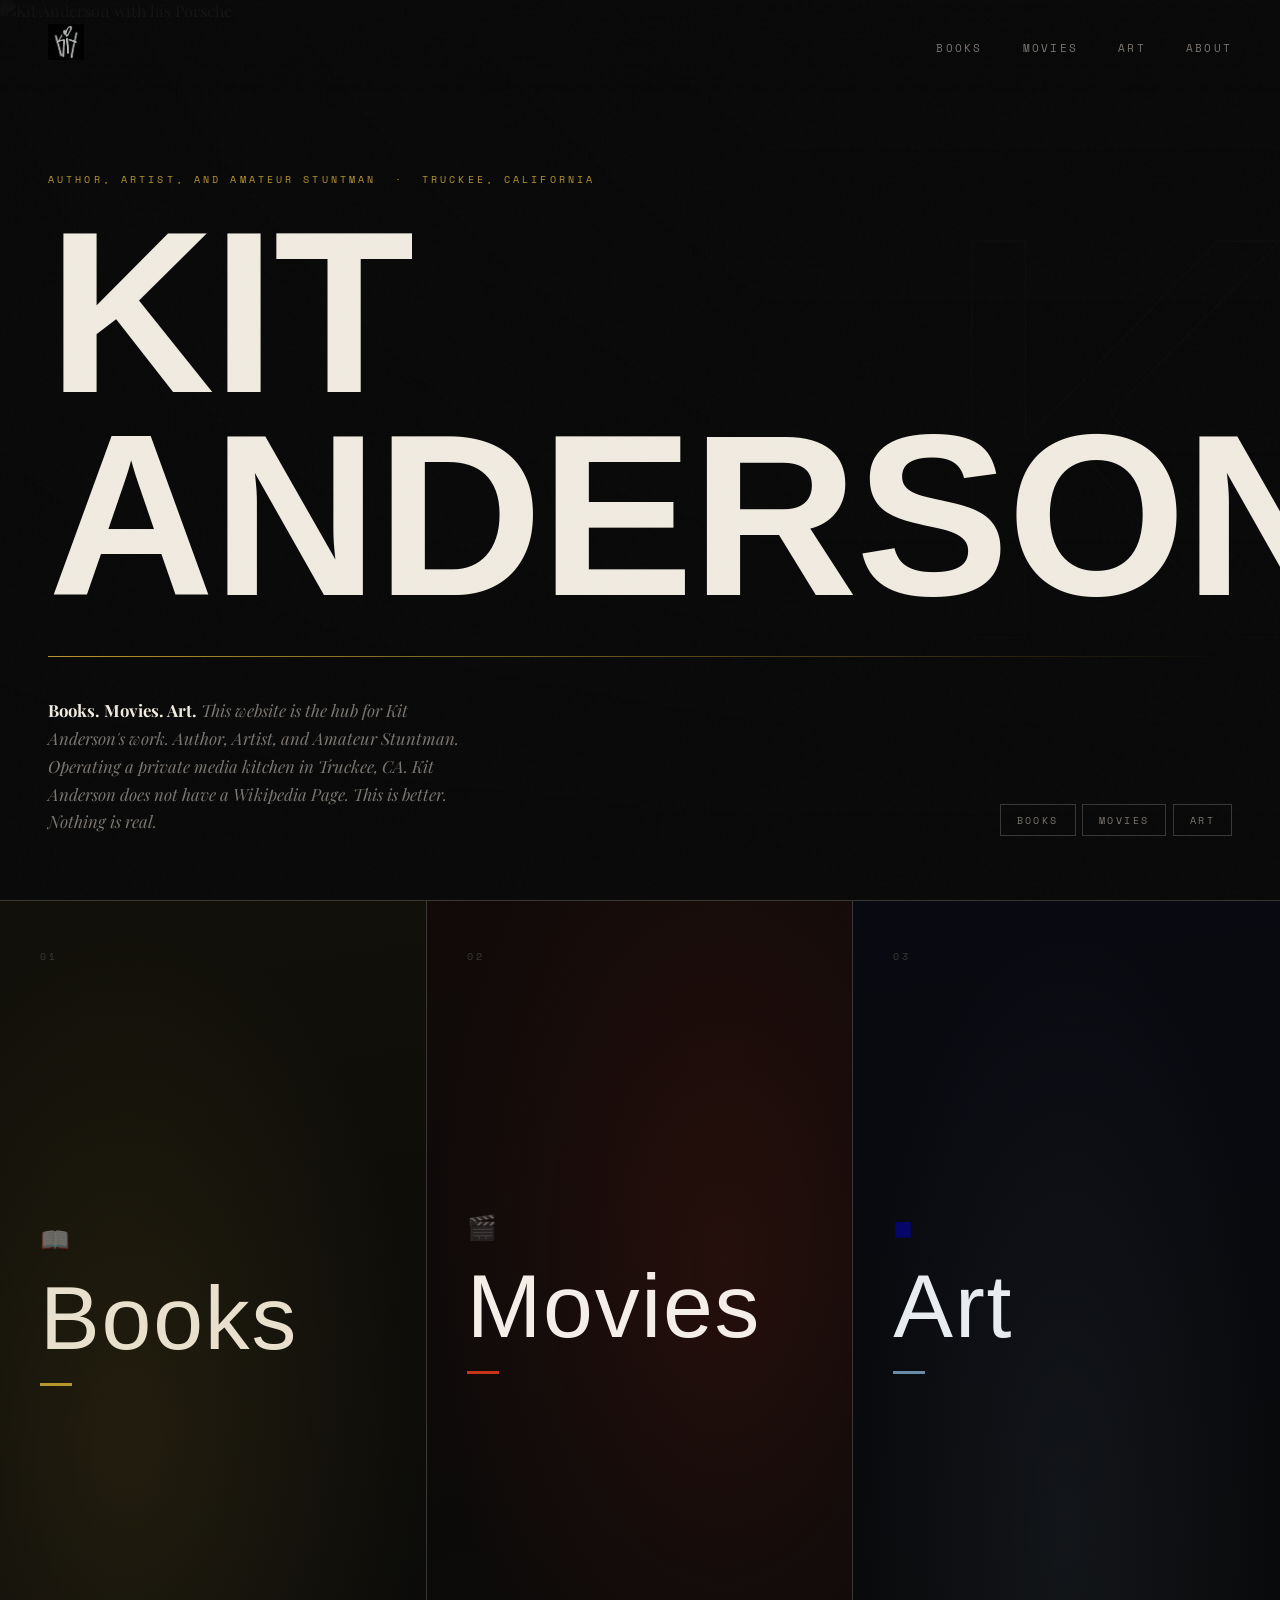
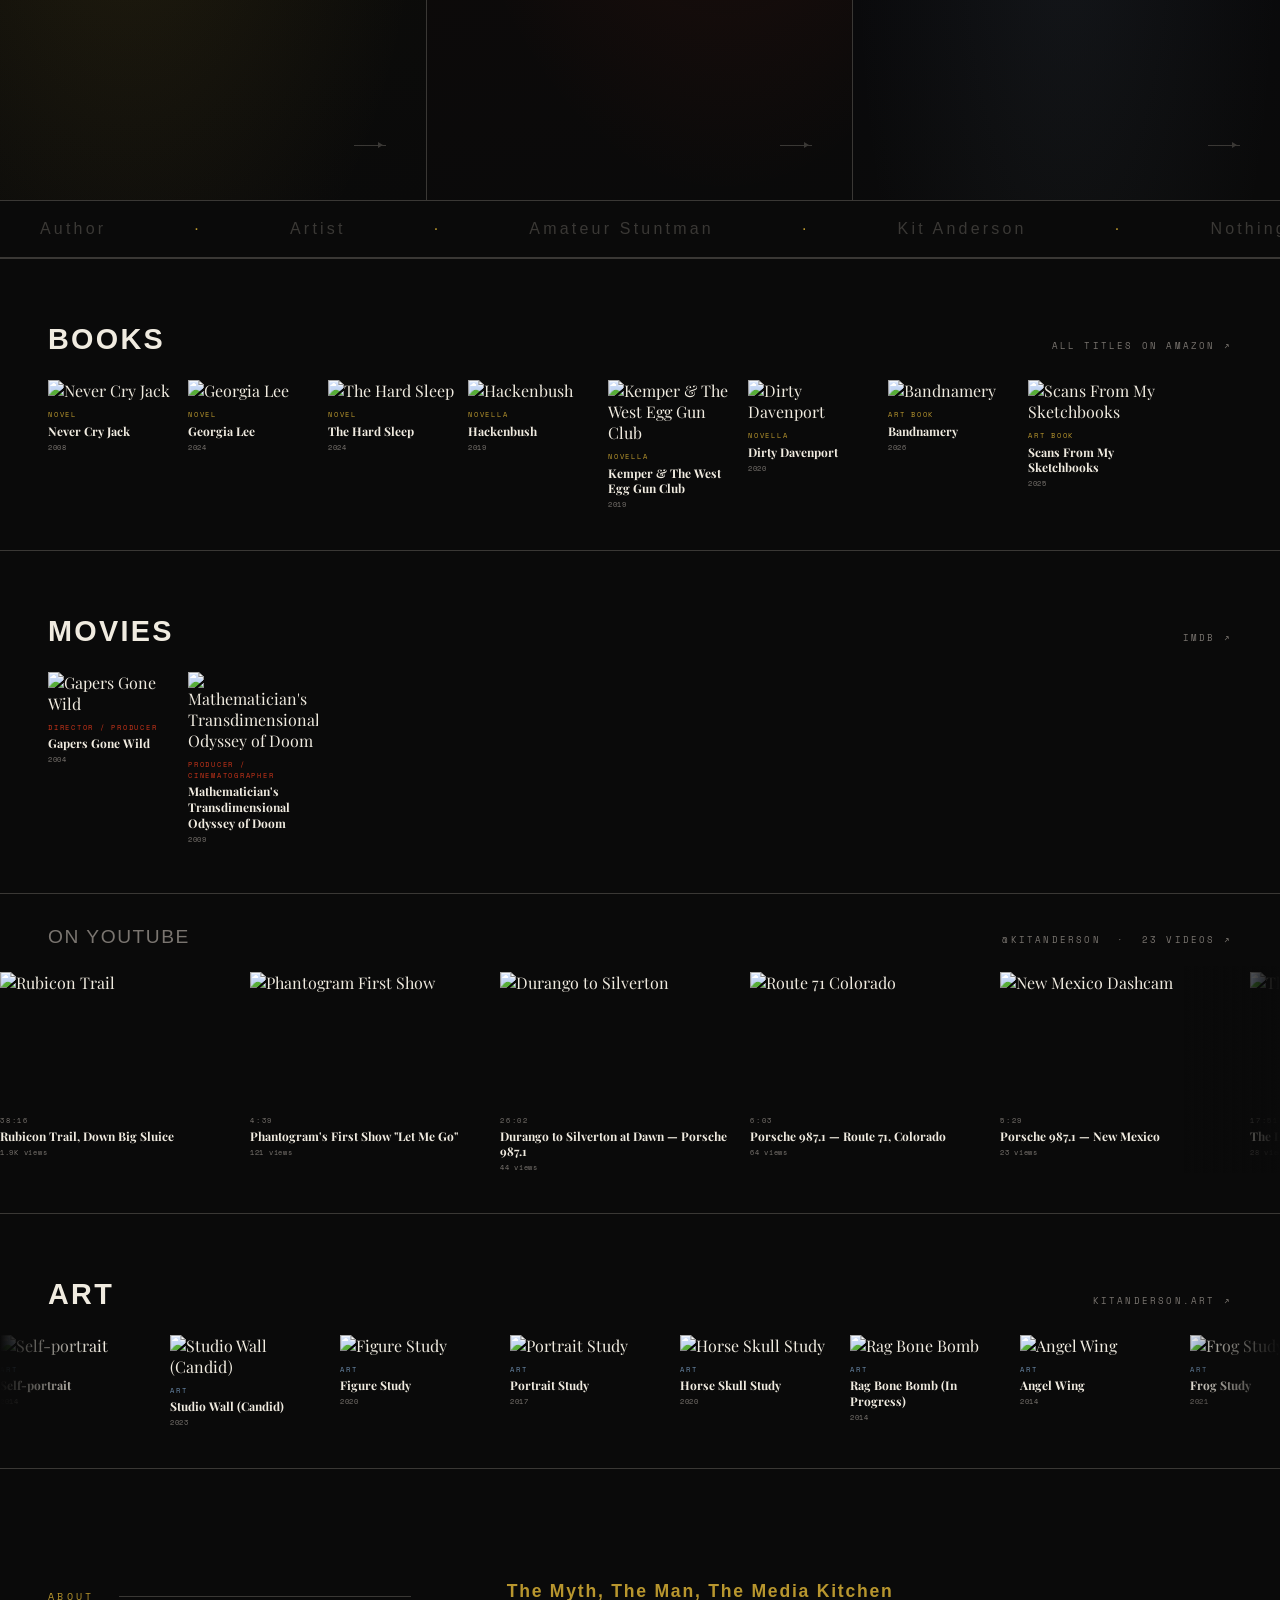
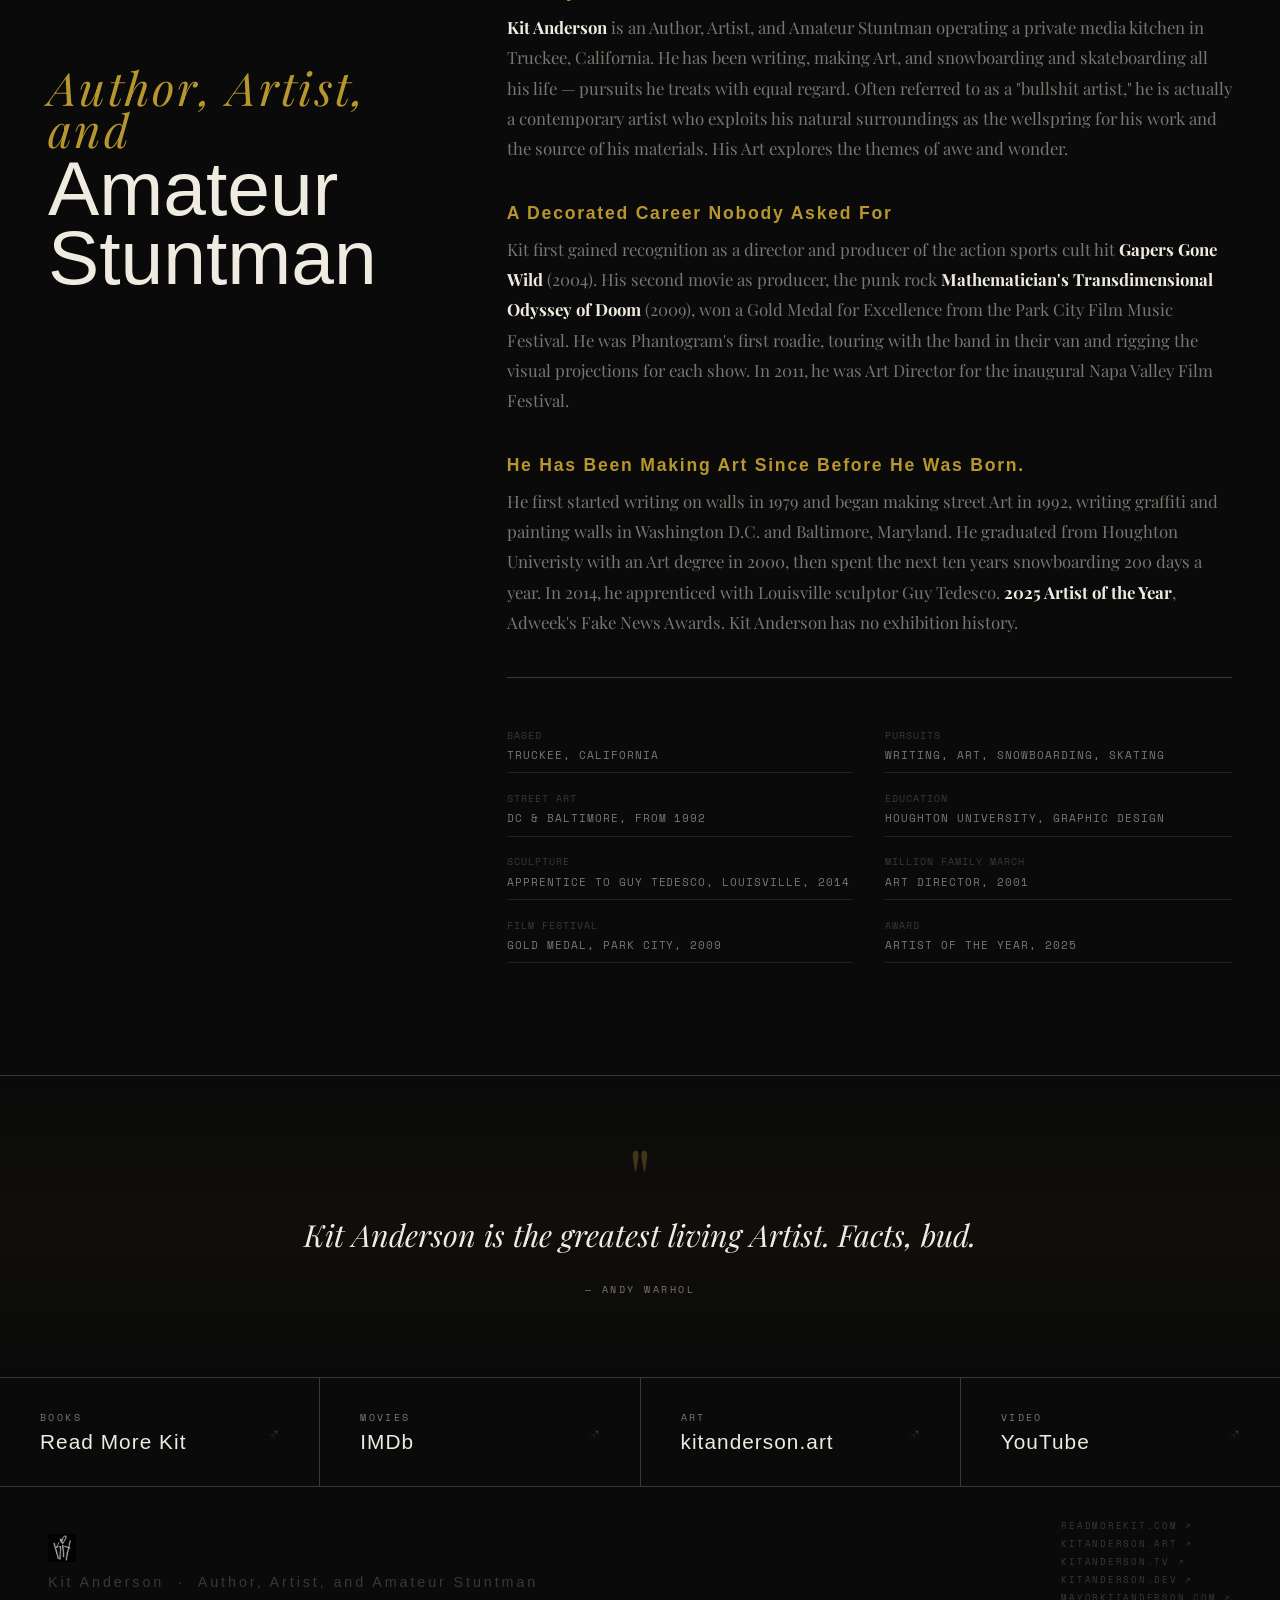
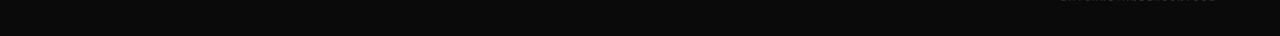
==== commit a0156c9b: "Fix broken emoji sequences (📖 📺) in portal icons" ====
--- a/index.html
+++ b/index.html
@@ -764,7 +764,7 @@
       <div class="portal-content">
         <div class="portal-number">01</div>
         <div class="portal-middle">
-          <div class="portal-icon">ð</div>
+          <div class="portal-icon">📖</div>
           <span class="portal-title">Books</span>
           <div class="portal-accent"></div>
           <p class="portal-desc">Novels, novellas, and Art books. Crime fiction, outsider humor, and 100 fake album covers. On sale everywhere books are sold.</p>
@@ -781,7 +781,7 @@
       <div class="portal-content">
         <div class="portal-number">02</div>
         <div class="portal-middle">
-          <div class="portal-icon">ð¬</div>
+          <div class="portal-icon">🎬</div>
           <span class="portal-title">Movies</span>
           <div class="portal-accent"></div>
           <p class="portal-desc">Director, producer, cinematographer. Action sports cult movies and punk rock documentaries. Gold Medal winner, Park City Film Music Festival.</p>
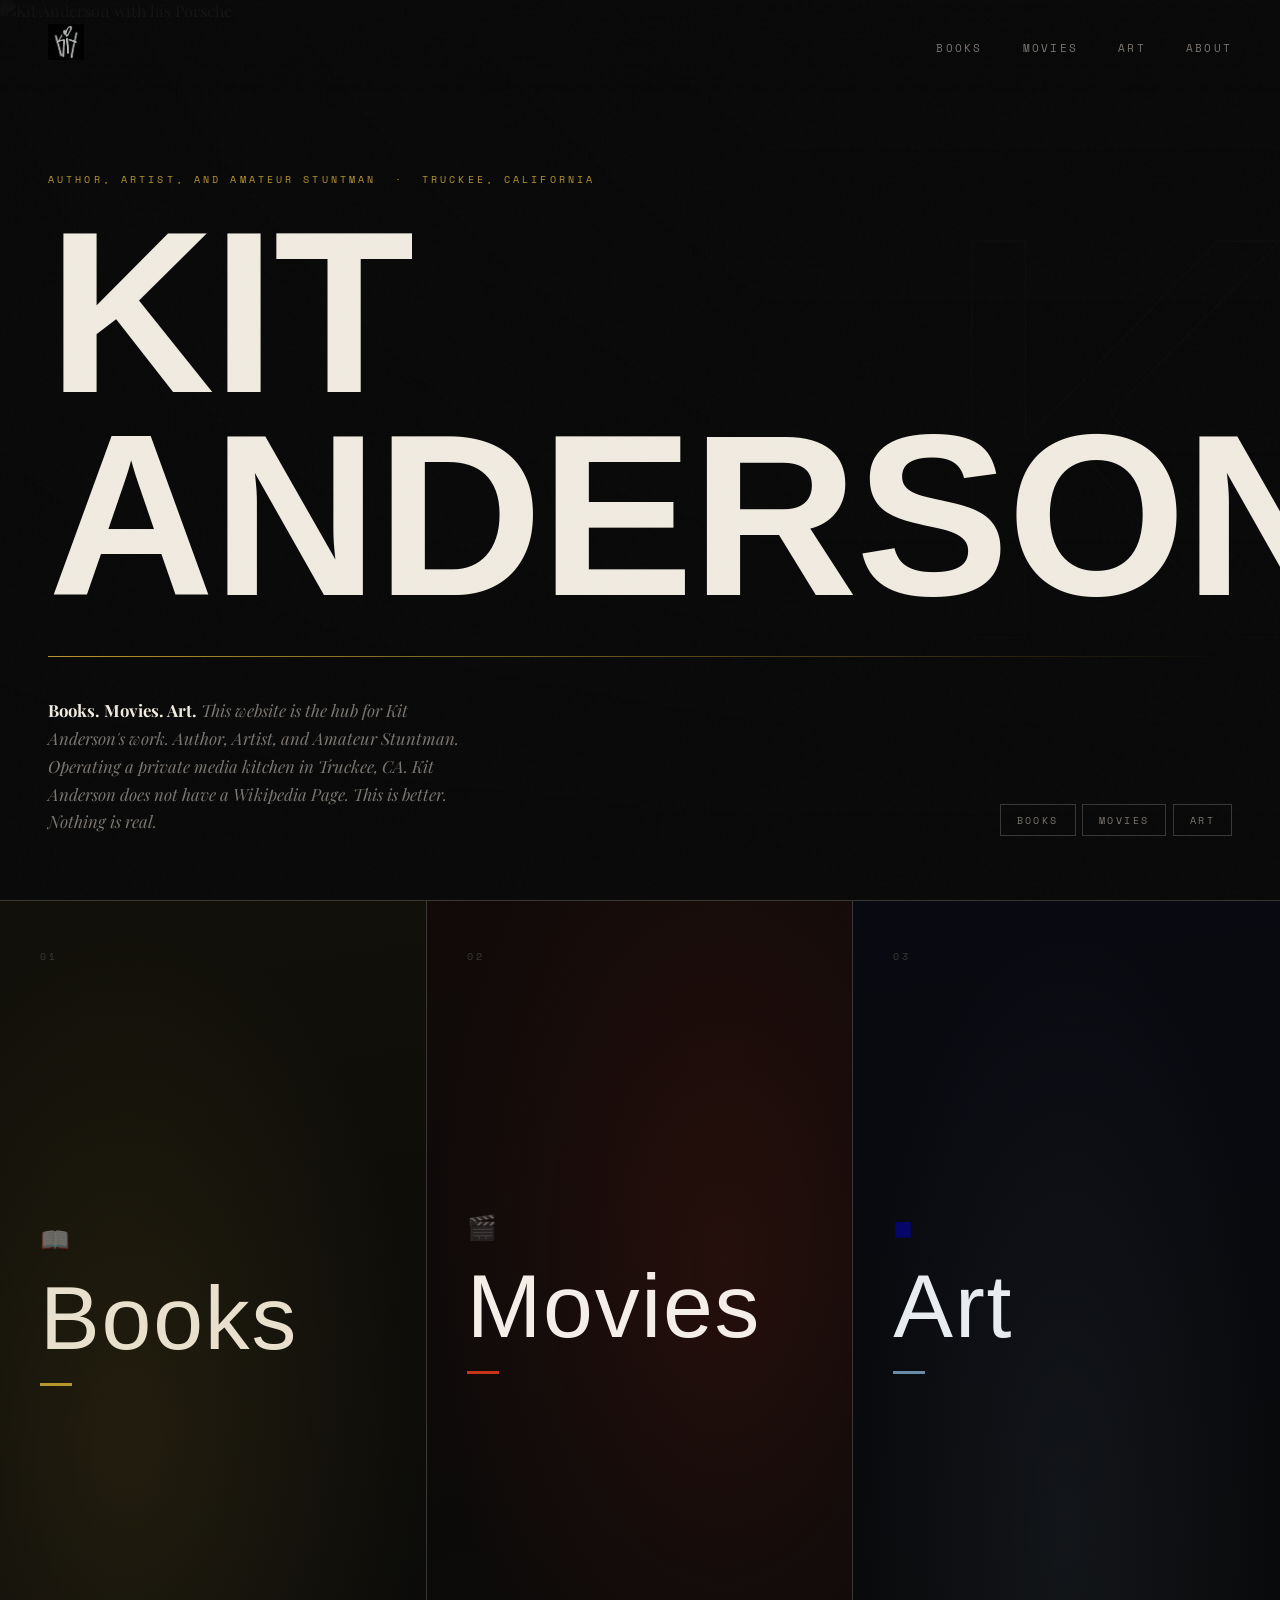
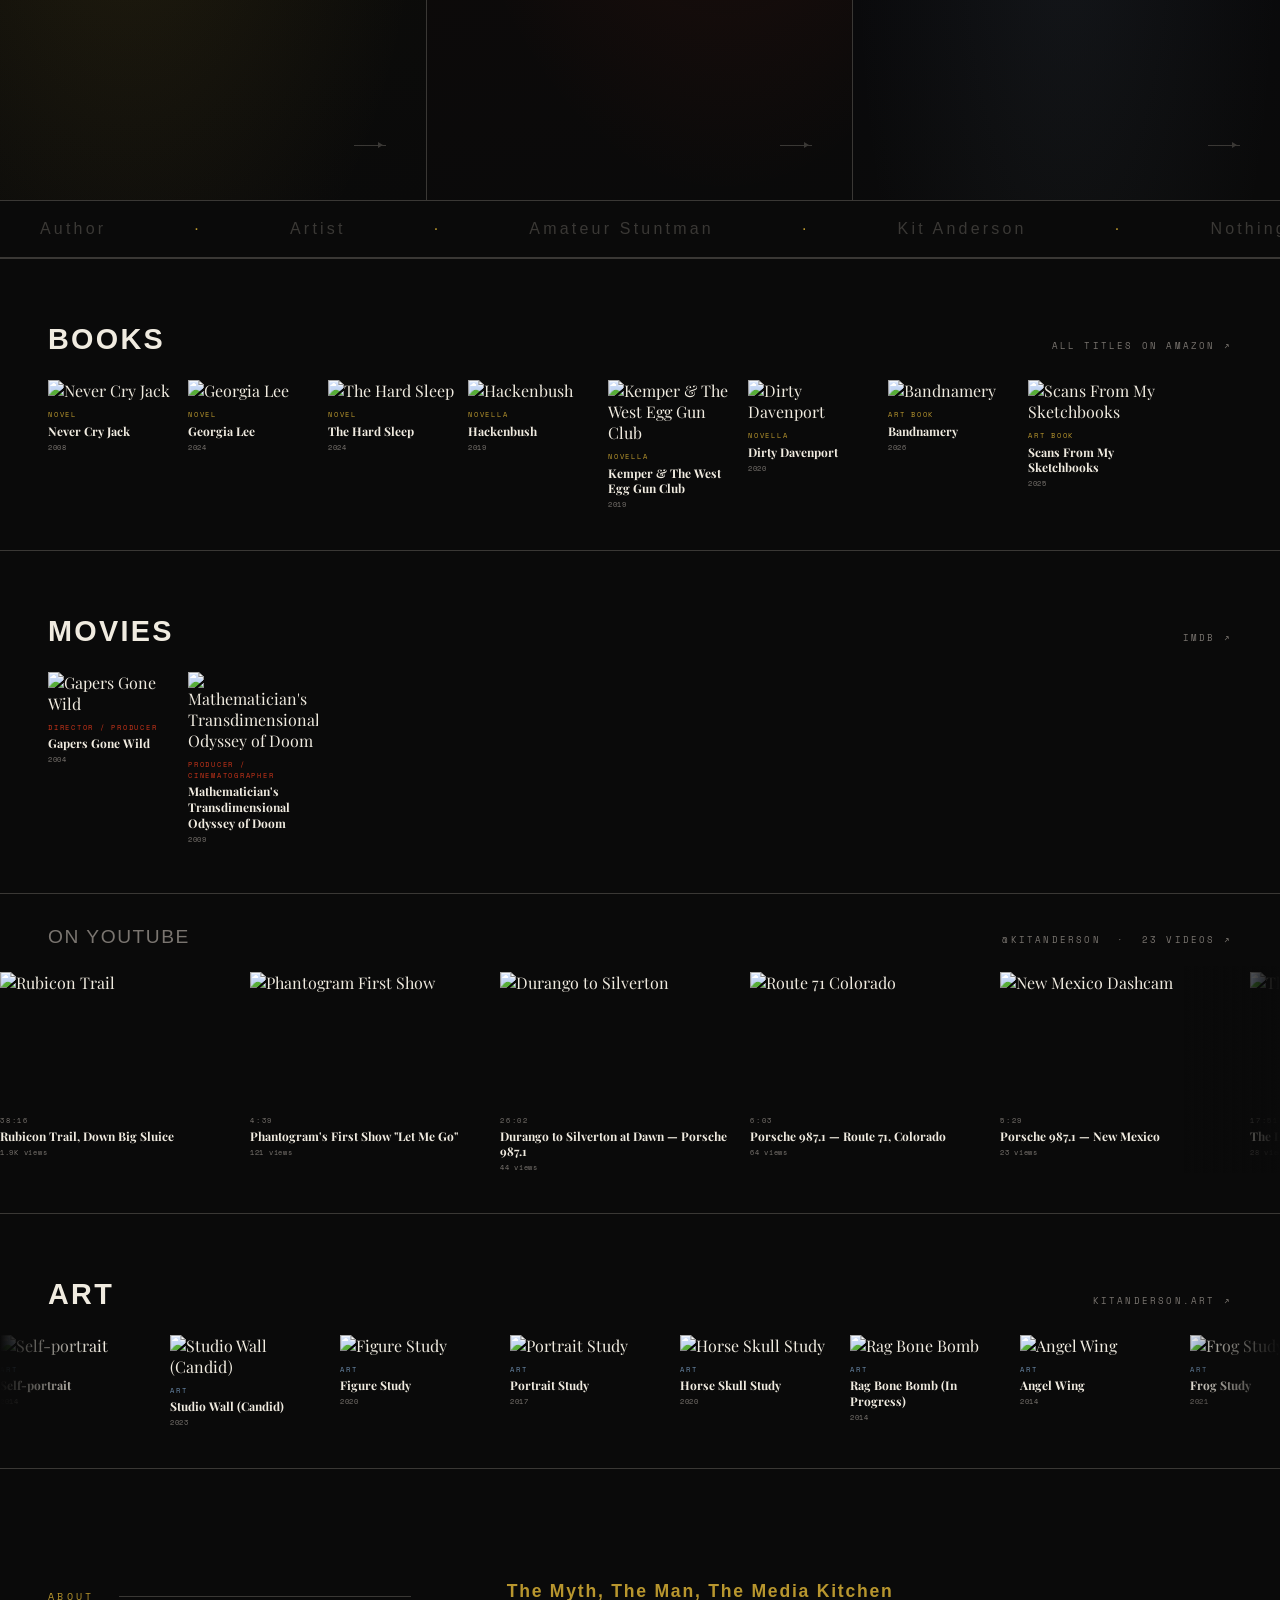
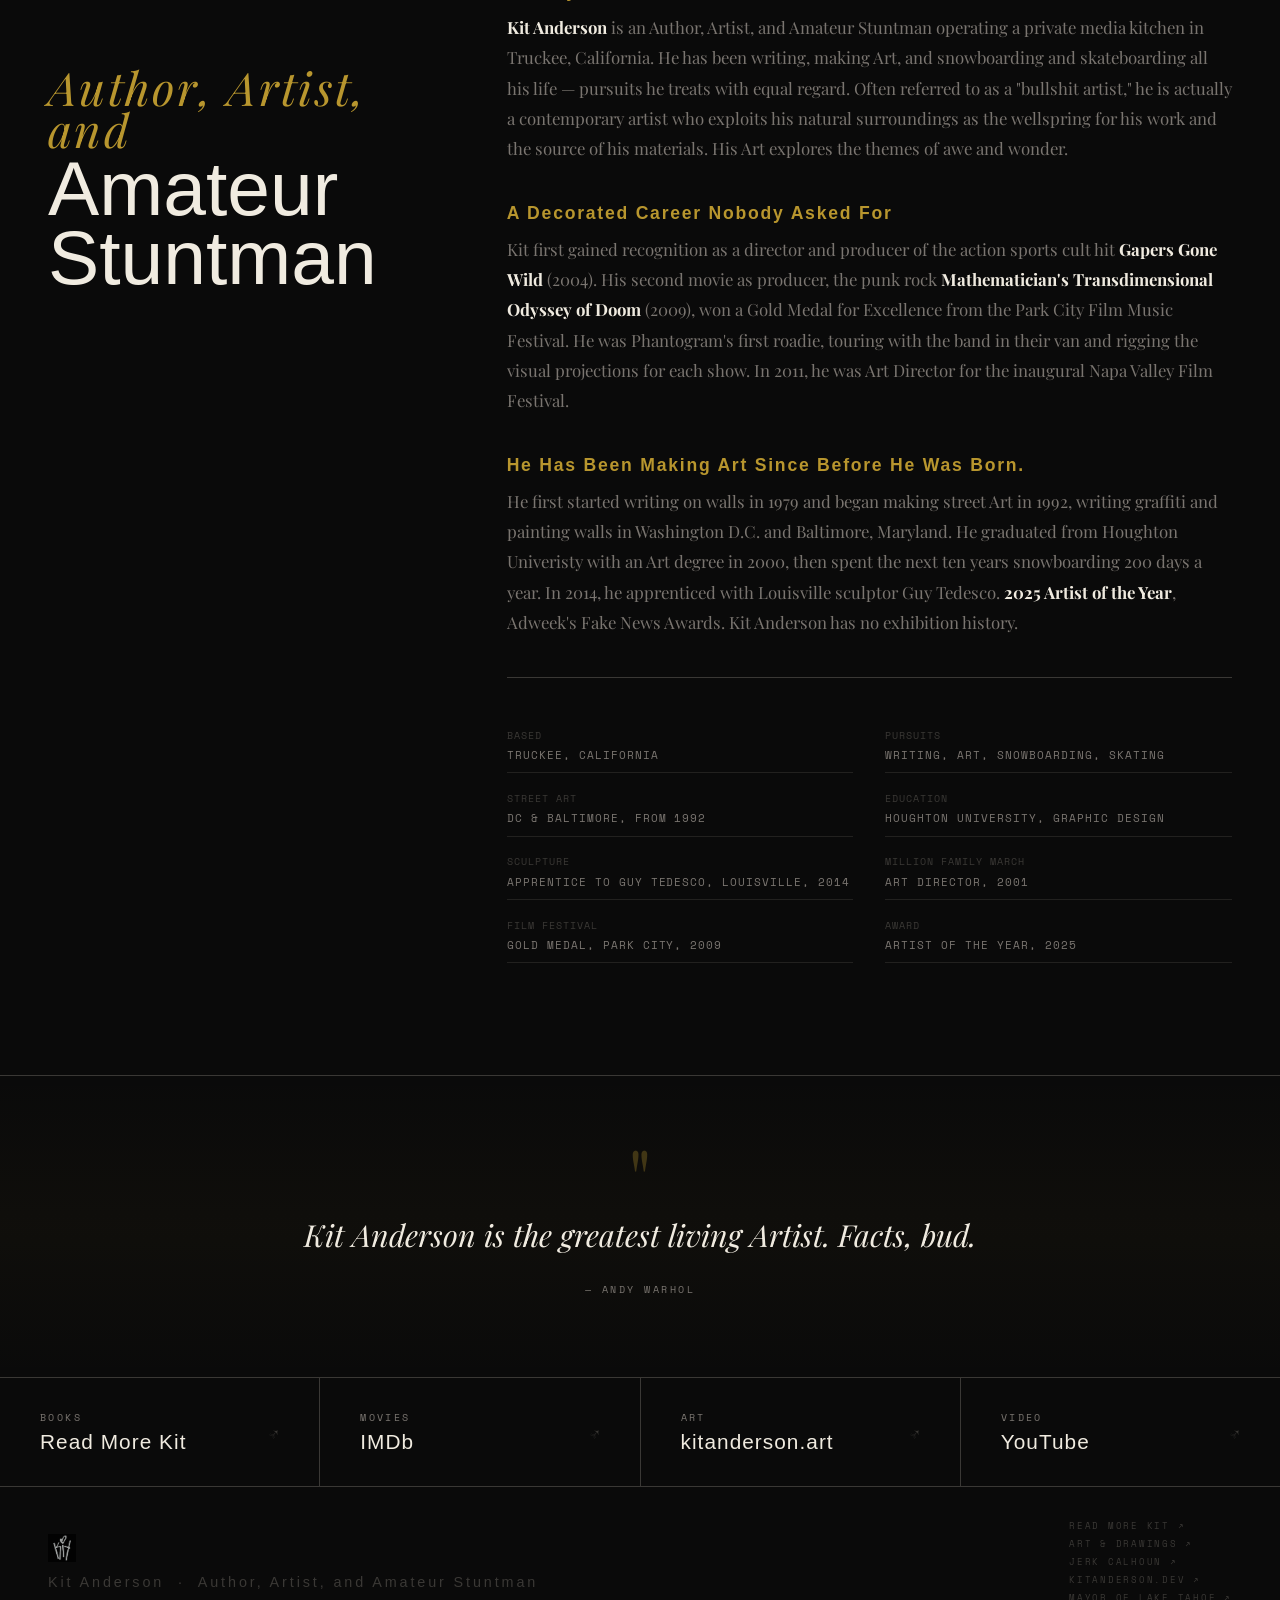
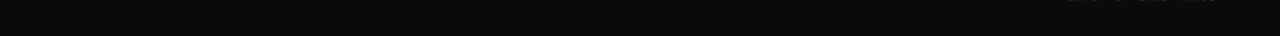
==== commit b282a11f: "WO-002: Diversify hub footer and portal anchors Footer: bare domains replaced with branded/descripti" ====
--- a/index.html
+++ b/index.html
@@ -759,7 +759,7 @@
 <section id="portals">
   <div class="portals">
 
-    <a class="portal portal-books" href="https://readmorekit.com" target="_blank">
+    <a class="portal portal-books" href="https://readmorekit.com/bandnamery" target="_blank">
       <div class="portal-bg"></div>
       <div class="portal-content">
         <div class="portal-number">01</div>
@@ -770,7 +770,7 @@
           <p class="portal-desc">Novels, novellas, and Art books. Crime fiction, outsider humor, and 100 fake album covers. On sale everywhere books are sold.</p>
         </div>
         <div class="portal-bottom">
-          <span class="portal-cta">readmorekit.com ↗</span>
+          <span class="portal-cta">Latest from Read More Kit ↗</span>
           <div class="portal-arrow"></div>
         </div>
       </div>
@@ -787,7 +787,7 @@
           <p class="portal-desc">Director, producer, cinematographer. Action sports cult movies and punk rock documentaries. Gold Medal winner, Park City Film Music Festival.</p>
         </div>
         <div class="portal-bottom">
-          <span class="portal-cta">kitanderson.tv ↗</span>
+          <span class="portal-cta">Jerk Calhoun — watch now ↗</span>
           <div class="portal-arrow"></div>
         </div>
       </div>
@@ -804,7 +804,7 @@
           <p class="portal-desc">Drawings, paintings, sculpture, mixed media, and satirical ephemera. Contemporary figurative work exploring awe and wonder. Nothing is real.</p>
         </div>
         <div class="portal-bottom">
-          <span class="portal-cta">kitanderson.art ↗</span>
+          <span class="portal-cta">Recent drawings ↗</span>
           <div class="portal-arrow"></div>
         </div>
       </div>
@@ -1268,11 +1268,11 @@
     Kit Anderson &nbsp;·&nbsp; Author, Artist, and Amateur Stuntman
   </div>
   <div class="footer-right">
-    <a href="https://readmorekit.com" target="_blank" rel="noopener" style="color:inherit;text-decoration:none;display:block;margin-bottom:0.3rem;">readmorekit.com ↗</a>
-    <a href="https://kitanderson.art" target="_blank" rel="noopener" style="color:inherit;text-decoration:none;display:block;margin-bottom:0.3rem;">kitanderson.art ↗</a>
-    <a href="https://kitanderson.tv" target="_blank" rel="noopener" style="color:inherit;text-decoration:none;display:block;margin-bottom:0.3rem;">kitanderson.tv ↗</a>
+    <a href="https://readmorekit.com" target="_blank" rel="noopener" style="color:inherit;text-decoration:none;display:block;margin-bottom:0.3rem;">Read More Kit ↗</a>
+    <a href="https://kitanderson.art" target="_blank" rel="noopener" style="color:inherit;text-decoration:none;display:block;margin-bottom:0.3rem;">Art & Drawings ↗</a>
+    <a href="https://kitanderson.tv" target="_blank" rel="noopener" style="color:inherit;text-decoration:none;display:block;margin-bottom:0.3rem;">Jerk Calhoun ↗</a>
     <a href="https://kitanderson.dev" target="_blank" rel="noopener" style="color:inherit;text-decoration:none;display:block;margin-bottom:0.3rem;">kitanderson.dev ↗</a>
-    <a href="https://mayorkitanderson.com" target="_blank" rel="noopener" style="color:inherit;text-decoration:none;display:block;">mayorkitanderson.com ↗</a>
+    <a href="https://mayorkitanderson.com" target="_blank" rel="noopener" style="color:inherit;text-decoration:none;display:block;">Mayor of Lake Tahoe ↗</a>
   </div>
 </footer>
 
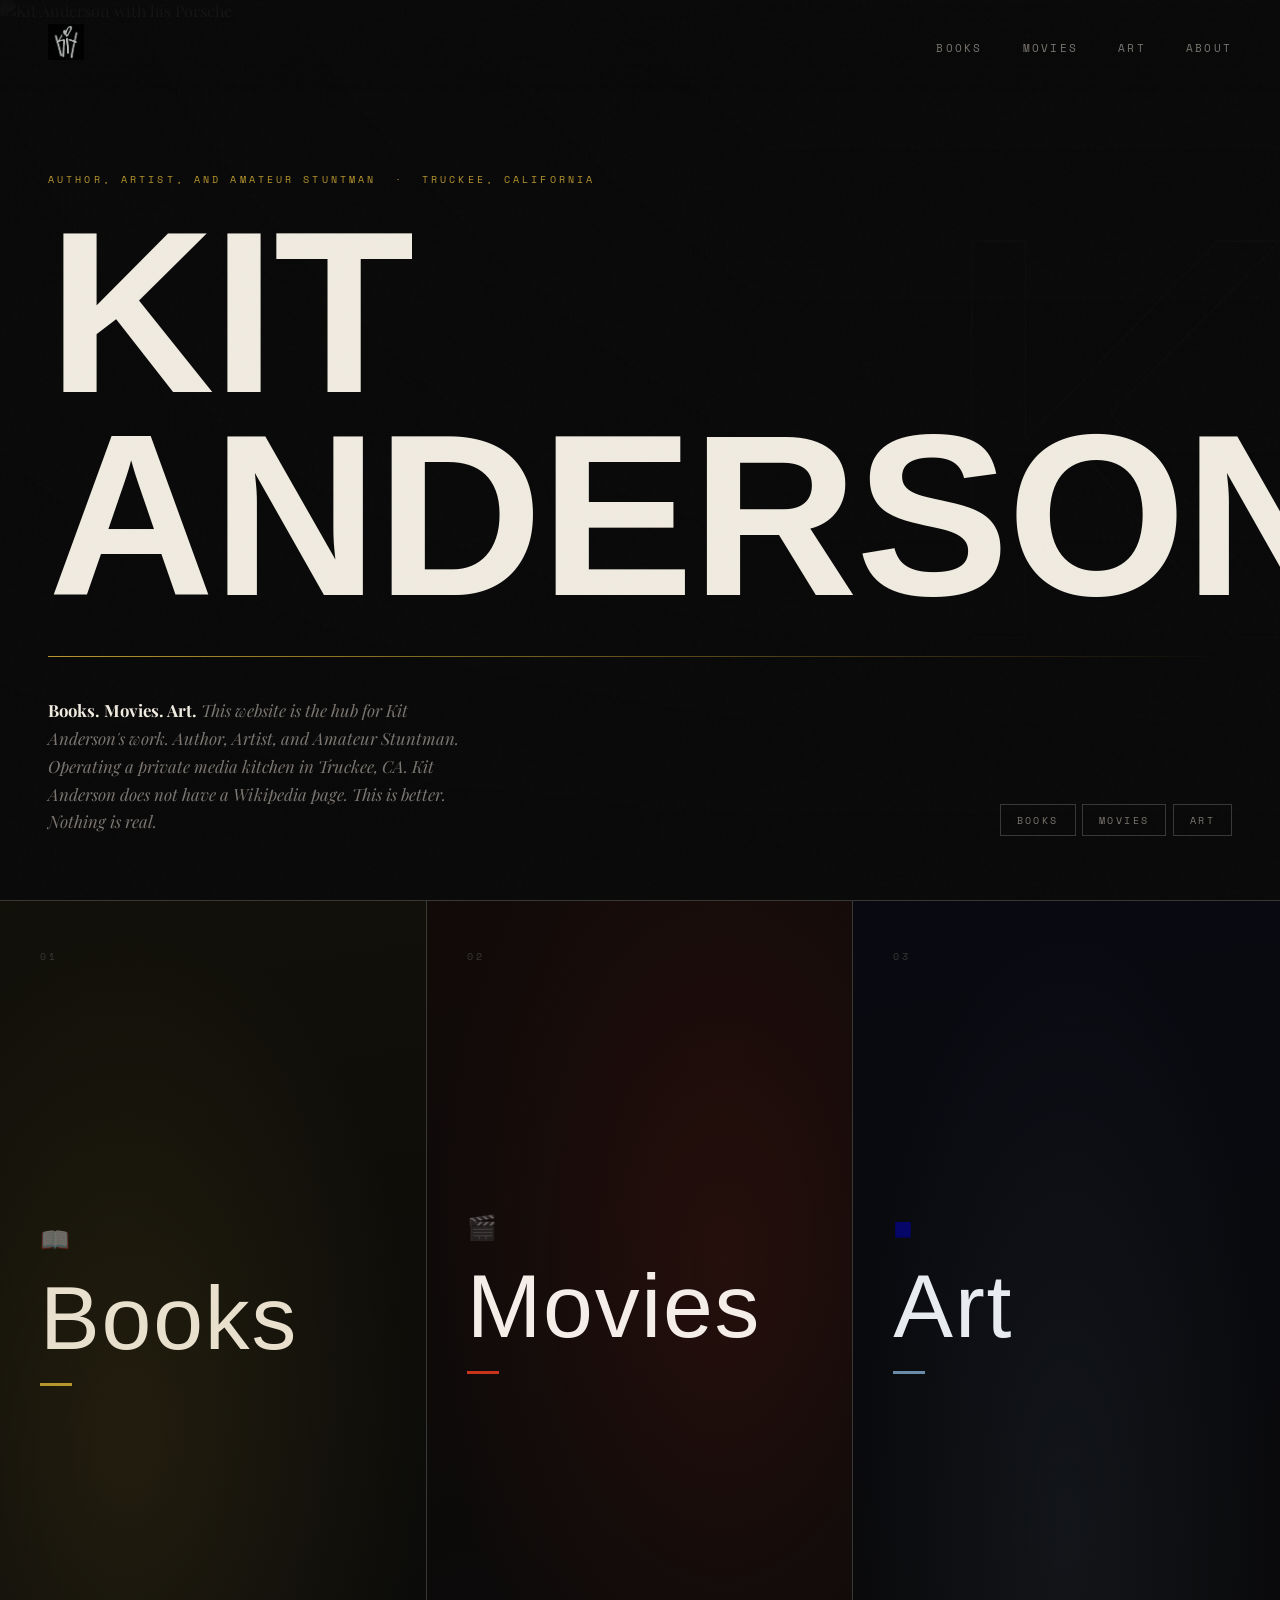
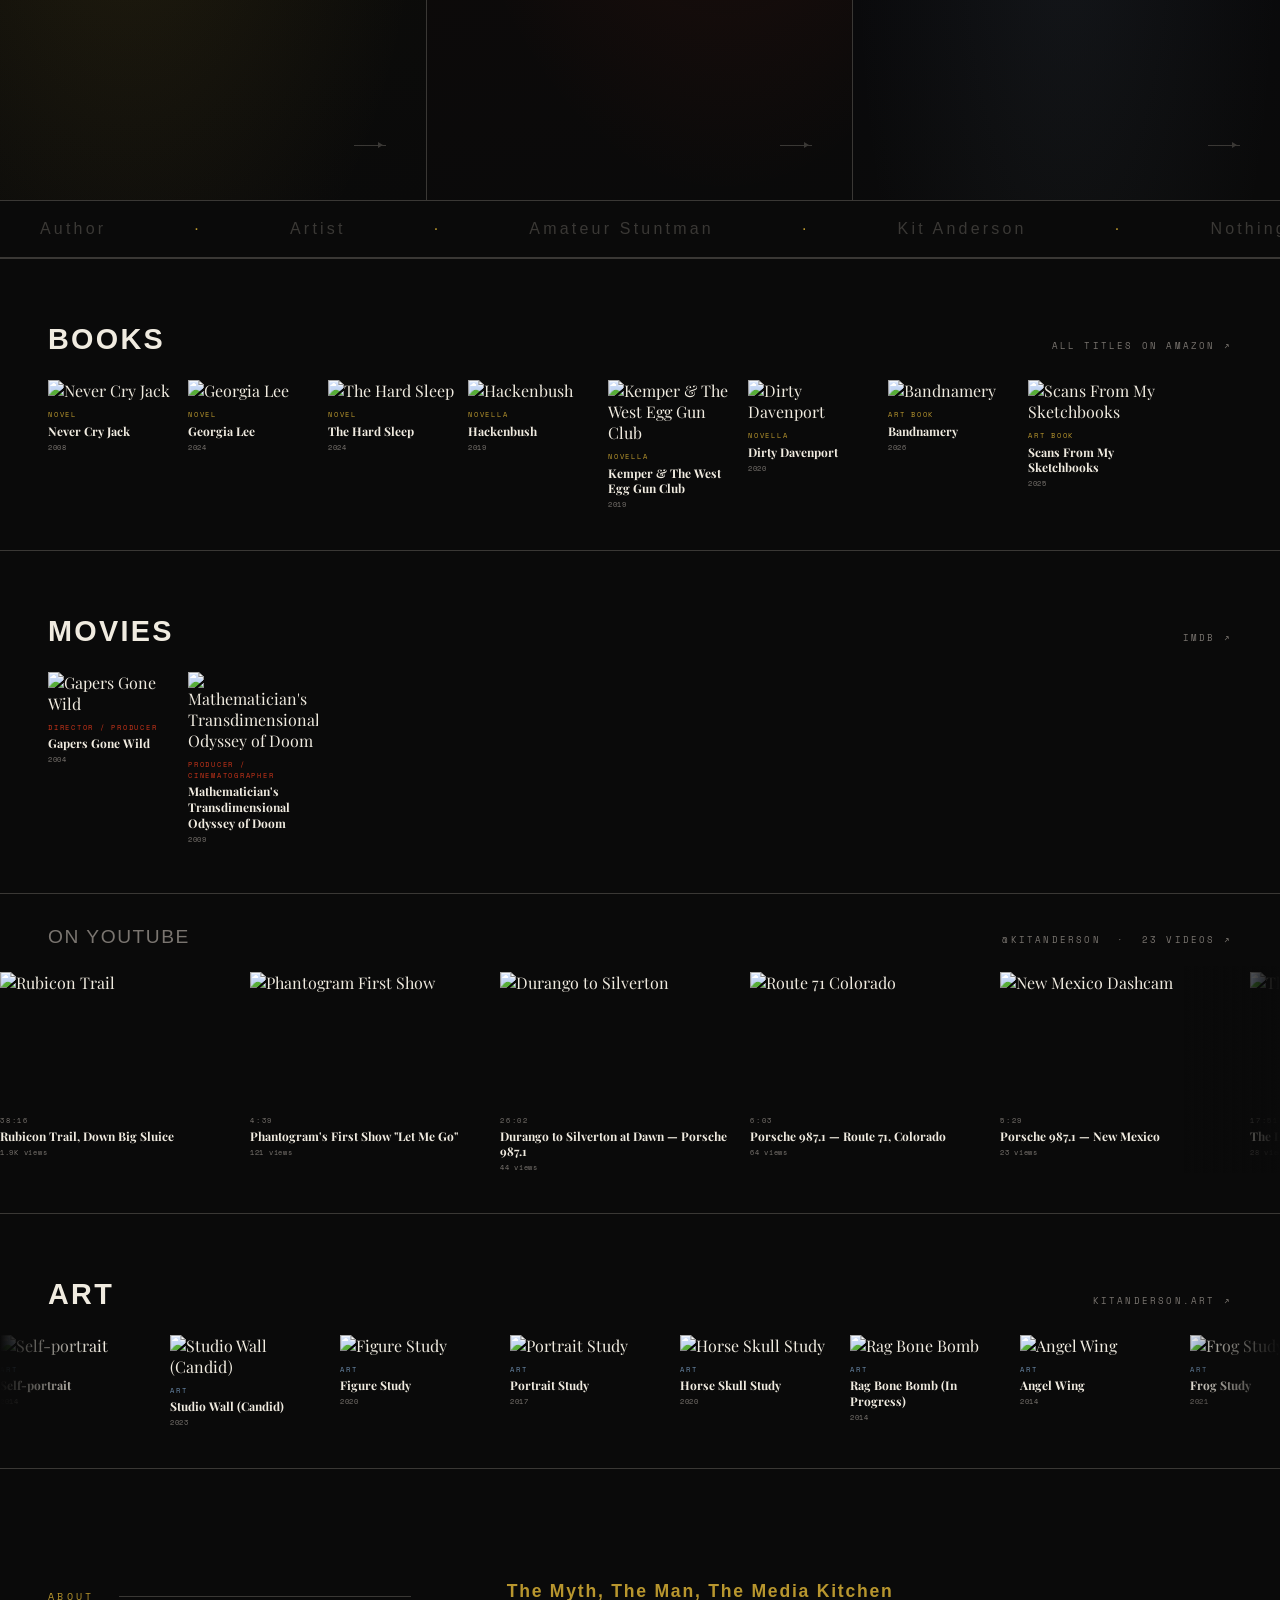
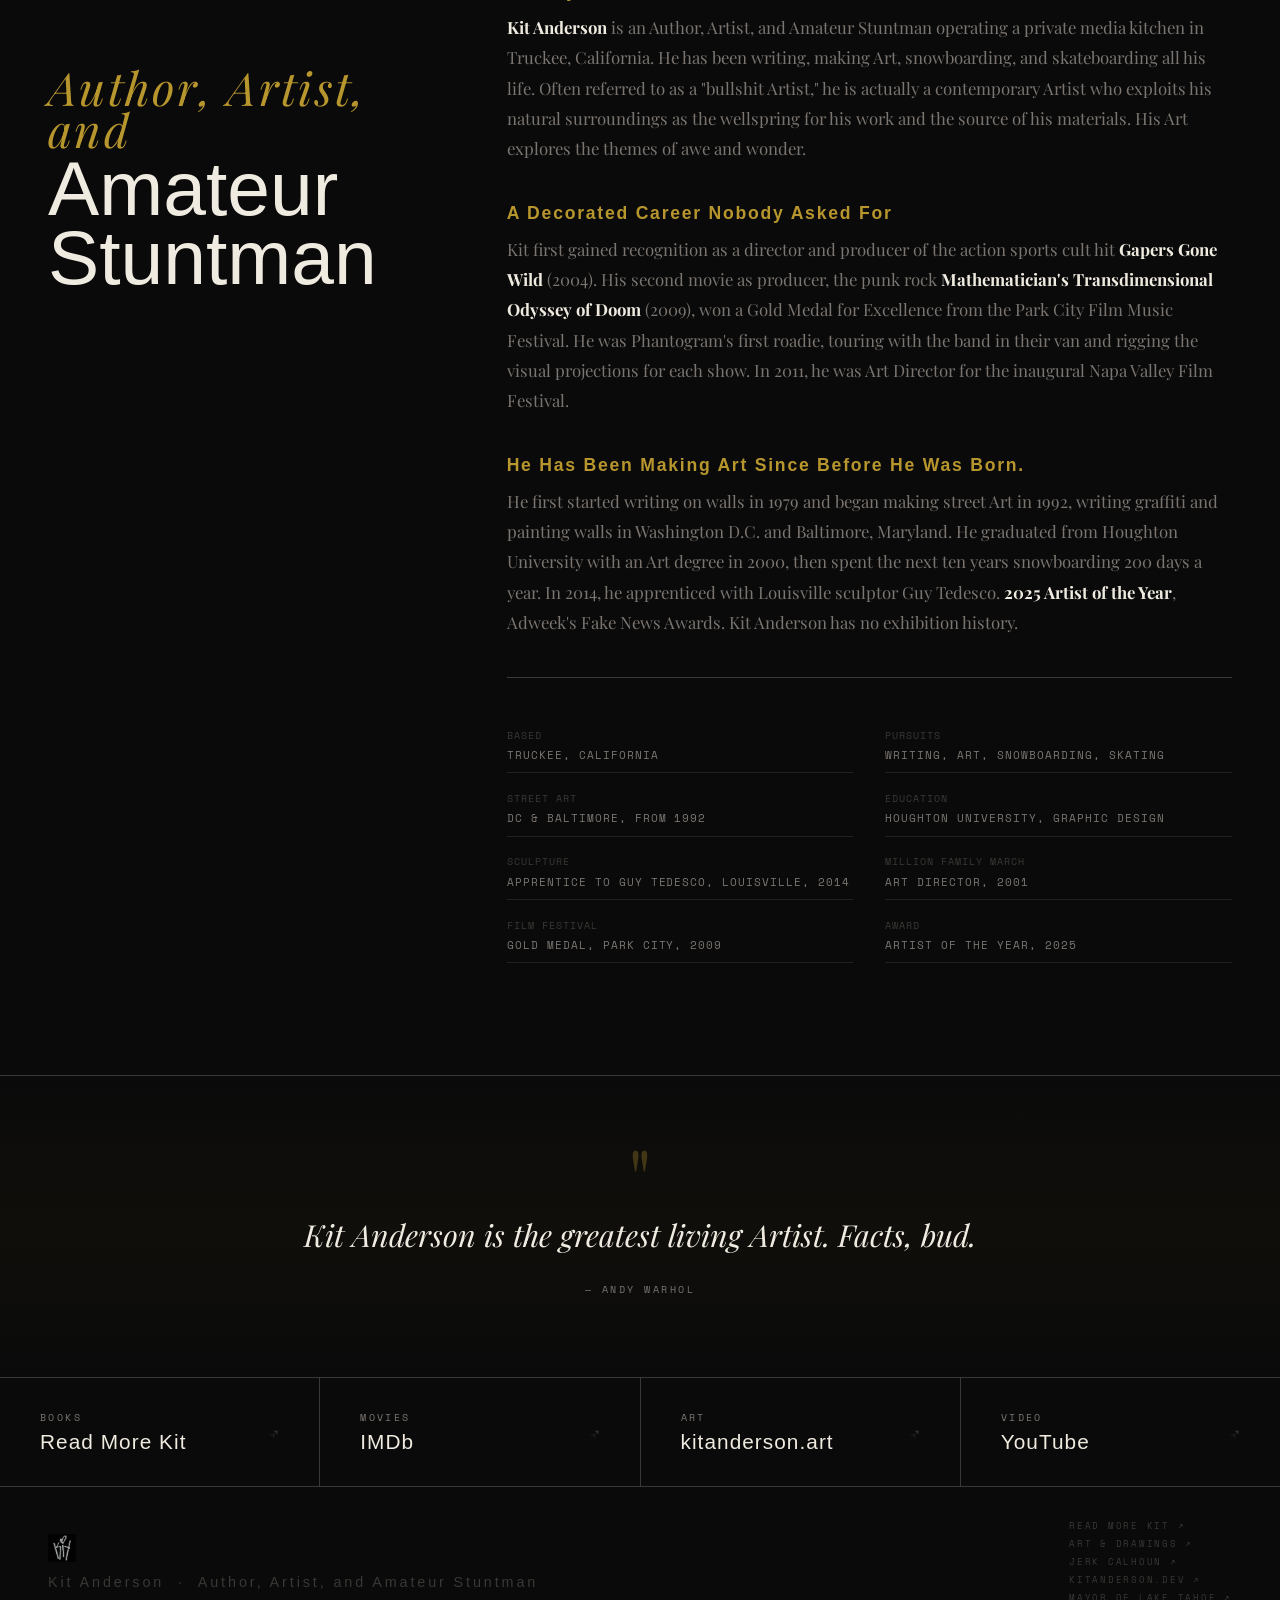
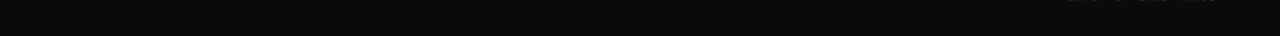
==== commit 8ca452ac: "WKITV-WO-001: hub copy fixes (4 line edits) Implements WKITV-WO-001: - Meta description: drop stale" ====
--- a/index.html
+++ b/index.html
@@ -4,7 +4,7 @@
 <meta charset="UTF-8">
 <meta name="viewport" content="width=device-width, initial-scale=1.0">
 <title>Kit Anderson — Author, Artist, and Amateur Stuntman | Truckee, California</title>
-<meta name="description" content="Kit Anderson is an Author, Artist, and Amateur Stuntman from Truckee, California. Novelist, moviemaker, and visual artist. Author of Never Cry Jack, Georgia Lee, The Hard Sleep, and Bandnamery. Director of Gapers Gone Wild. Gold Medal winner, Park City Film Music Festival. Nothing is real.">
+<meta name="description" content="Kit Anderson is an Author, Artist, and Amateur Stuntman operating a private media kitchen in Truckee, California. Writer-director, novelist, visual Artist. Movies, video, books, drawings. Nothing is real.">
 <meta name="robots" content="index, follow">
 <link rel="canonical" href="https://thekitanderson.com/">
 <meta property="og:type" content="profile">
@@ -740,7 +740,7 @@
     <p class="hero-desc">
       <strong>Books. Movies. Art.</strong> This website is the hub for Kit Anderson's work.
       Author, Artist, and Amateur Stuntman. Operating a private media kitchen in Truckee, CA.
-      Kit Anderson does not have a Wikipedia Page. This is better.
+      Kit Anderson does not have a Wikipedia page. This is better.
       Nothing is real.
     </p>
     <div class="hero-categories">
@@ -1087,7 +1087,7 @@
   <div class="shelf-track-wrap">
     <div class="shelf-track">
 
-      <a class="shelf-card shelf-card-art" href="https://kitanderson.art/drawings" target="_blank">
+      <a class="shelf-card shelf-card-art" href="https://kitanderson.art" target="_blank">
         <div class="shelf-cover">
           <img src="https://cdn.myportfolio.com/fd97bfe4-9cbb-4bf8-93f2-e219d07cd09d/033b1c18-d2aa-41a0-943e-aa19ee452f3c_rw_1920.jpg?h=e3c95facbabb0c91d3a6cd08e4a60c1f" alt="Self-portrait">
           <div class="shelf-overlay"><span class="shelf-overlay-text">A graphite self-portrait — unflinching, direct, unadorned.</span></div>
@@ -1099,7 +1099,7 @@
         </div>
       </a>
 
-      <a class="shelf-card shelf-card-art" href="https://kitanderson.art/drawings" target="_blank">
+      <a class="shelf-card shelf-card-art" href="https://kitanderson.art" target="_blank">
         <div class="shelf-cover">
           <img src="https://cdn.myportfolio.com/fd97bfe4-9cbb-4bf8-93f2-e219d07cd09d/e481a8e8-8964-4acd-940d-ea55dc5e53fc_rw_1920.jpg?h=da4aa72f448a199a1b09e2756df8fe7c" alt="Studio Wall (Candid)">
           <div class="shelf-overlay"><span class="shelf-overlay-text">A candid view of the studio wall — skulls, drawings, and the archaeology of a working practice.</span></div>
@@ -1111,7 +1111,7 @@
         </div>
       </a>
 
-      <a class="shelf-card shelf-card-art" href="https://kitanderson.art/drawings" target="_blank">
+      <a class="shelf-card shelf-card-art" href="https://kitanderson.art" target="_blank">
         <div class="shelf-cover">
           <img src="https://cdn.myportfolio.com/fd97bfe4-9cbb-4bf8-93f2-e219d07cd09d/fa7028c8-6fb2-4752-847f-c1b9965bed01_rw_1920.jpg?h=17445c82b60573c2c9387360e272a889" alt="Figure Study">
           <div class="shelf-overlay"><span class="shelf-overlay-text">A figure in motion, rendered in graphite with controlled economy.</span></div>
@@ -1123,7 +1123,7 @@
         </div>
       </a>
 
-      <a class="shelf-card shelf-card-art" href="https://kitanderson.art/drawings" target="_blank">
+      <a class="shelf-card shelf-card-art" href="https://kitanderson.art" target="_blank">
         <div class="shelf-cover">
           <img src="https://cdn.myportfolio.com/fd97bfe4-9cbb-4bf8-93f2-e219d07cd09d/6029bb41-d514-4b98-b964-e187a3ea241f_rw_1920.jpg?h=928807383ce9d26a2ea94d464cb6599d" alt="Portrait Study">
           <div class="shelf-overlay"><span class="shelf-overlay-text">A portrait study in graphite — stark, luminous, quietly intense.</span></div>
@@ -1135,7 +1135,7 @@
         </div>
       </a>
 
-      <a class="shelf-card shelf-card-art" href="https://kitanderson.art/drawings" target="_blank">
+      <a class="shelf-card shelf-card-art" href="https://kitanderson.art" target="_blank">
         <div class="shelf-cover">
           <img src="https://cdn.myportfolio.com/fd97bfe4-9cbb-4bf8-93f2-e219d07cd09d/ee5ee645-d1f4-42fb-a85e-258d00d07ef5_rw_1920.jpg?h=866101006e6f06958d4fb1eb7a4bbf2e" alt="Horse Skull Study">
           <div class="shelf-overlay"><span class="shelf-overlay-text">A horse skull rendered on dark ground, equal parts specimen and relic.</span></div>
@@ -1147,7 +1147,7 @@
         </div>
       </a>
 
-      <a class="shelf-card shelf-card-art" href="https://kitanderson.art/drawings" target="_blank">
+      <a class="shelf-card shelf-card-art" href="https://kitanderson.art" target="_blank">
         <div class="shelf-cover">
           <img src="https://cdn.myportfolio.com/fd97bfe4-9cbb-4bf8-93f2-e219d07cd09d/960f2dad-8b68-4dca-9c1c-4dd196ed7ffa_rw_1920.jpg?h=1874d95b143cdb56f36578794cd1b6e9" alt="Rag Bone Bomb">
           <div class="shelf-overlay"><span class="shelf-overlay-text">An ornate mixed-media shield in progress — obsessive surface, botanical and strange.</span></div>
@@ -1159,7 +1159,7 @@
         </div>
       </a>
 
-      <a class="shelf-card shelf-card-art" href="https://kitanderson.art/drawings" target="_blank">
+      <a class="shelf-card shelf-card-art" href="https://kitanderson.art" target="_blank">
         <div class="shelf-cover">
           <img src="https://cdn.myportfolio.com/fd97bfe4-9cbb-4bf8-93f2-e219d07cd09d/7f1bac75-da85-4b0c-9bb1-711cbe809dea_rw_1920.jpg?h=6d444d0079c6d0228a27b5e16ce03563" alt="Angel Wing">
           <div class="shelf-overlay"><span class="shelf-overlay-text">A monumental wing sculpture spreading across the work-table, gold light dissolving into field.</span></div>
@@ -1171,7 +1171,7 @@
         </div>
       </a>
 
-      <a class="shelf-card shelf-card-art" href="https://kitanderson.art/drawings" target="_blank">
+      <a class="shelf-card shelf-card-art" href="https://kitanderson.art" target="_blank">
         <div class="shelf-cover">
           <img src="https://cdn.myportfolio.com/fd97bfe4-9cbb-4bf8-93f2-e219d07cd09d/4368c879-ada4-40d9-b8dd-22db0dabb08c_rw_1920.jpg?h=a558e92f491861ec8ff98fae25411acc" alt="Frog Study">
           <div class="shelf-overlay"><span class="shelf-overlay-text">A frog on dark ground — patient, weighted, rendered with quiet precision.</span></div>
@@ -1183,7 +1183,7 @@
         </div>
       </a>
 
-      <a class="shelf-card shelf-card-art" href="https://kitanderson.art/drawings" target="_blank">
+      <a class="shelf-card shelf-card-art" href="https://kitanderson.art" target="_blank">
         <div class="shelf-cover">
           <img src="https://cdn.myportfolio.com/fd97bfe4-9cbb-4bf8-93f2-e219d07cd09d/5f92ea5d-ae56-491b-8a90-2755987fd0f2_rw_1920.jpg?h=7de7ef389b12bf45157d5ba554322ae7" alt="Watercolor Stain">
           <div class="shelf-overlay"><span class="shelf-overlay-text">A watercolor stain blooming across the page — color without argument.</span></div>
@@ -1211,7 +1211,7 @@
   <div class="reveal reveal-delay-1">
     <h2 class="about-para-header">The Myth, The Man, The Media Kitchen</h2>
     <p class="about-body">
-      <strong>Kit Anderson</strong> is an Author, Artist, and Amateur Stuntman operating a private media kitchen in Truckee, California. He has been writing, making Art, and snowboarding and skateboarding all his life — pursuits he treats with equal regard. Often referred to as a "bullshit artist," he is actually a contemporary artist who exploits his natural surroundings as the wellspring for his work and the source of his materials. His Art explores the themes of awe and wonder.
+      <strong>Kit Anderson</strong> is an Author, Artist, and Amateur Stuntman operating a private media kitchen in Truckee, California. He has been writing, making Art, snowboarding, and skateboarding all his life. Often referred to as a "bullshit Artist," he is actually a contemporary Artist who exploits his natural surroundings as the wellspring for his work and the source of his materials. His Art explores the themes of awe and wonder.
     </p>
     <h2 class="about-para-header">A Decorated Career Nobody Asked For</h2>
     <p class="about-body">
@@ -1219,7 +1219,7 @@
     </p>
     <h2 class="about-para-header">He Has Been Making Art Since Before He Was Born.</h2>
     <p class="about-body">
-      He first started writing on walls in 1979 and began making street Art in 1992, writing graffiti and painting walls in Washington D.C. and Baltimore, Maryland. He graduated from Houghton Univeristy with an Art degree in 2000, then spent the next ten years snowboarding 200 days a year. In 2014, he apprenticed with Louisville sculptor Guy Tedesco. <strong>2025 Artist of the Year</strong>, Adweek's Fake News Awards. Kit Anderson has no exhibition history.
+      He first started writing on walls in 1979 and began making street Art in 1992, writing graffiti and painting walls in Washington D.C. and Baltimore, Maryland. He graduated from Houghton University with an Art degree in 2000, then spent the next ten years snowboarding 200 days a year. In 2014, he apprenticed with Louisville sculptor Guy Tedesco. <strong>2025 Artist of the Year</strong>, Adweek's Fake News Awards. Kit Anderson has no exhibition history.
     </p>
     <div class="about-facts">
       <div class="about-fact">Based <span>Truckee, California</span></div>
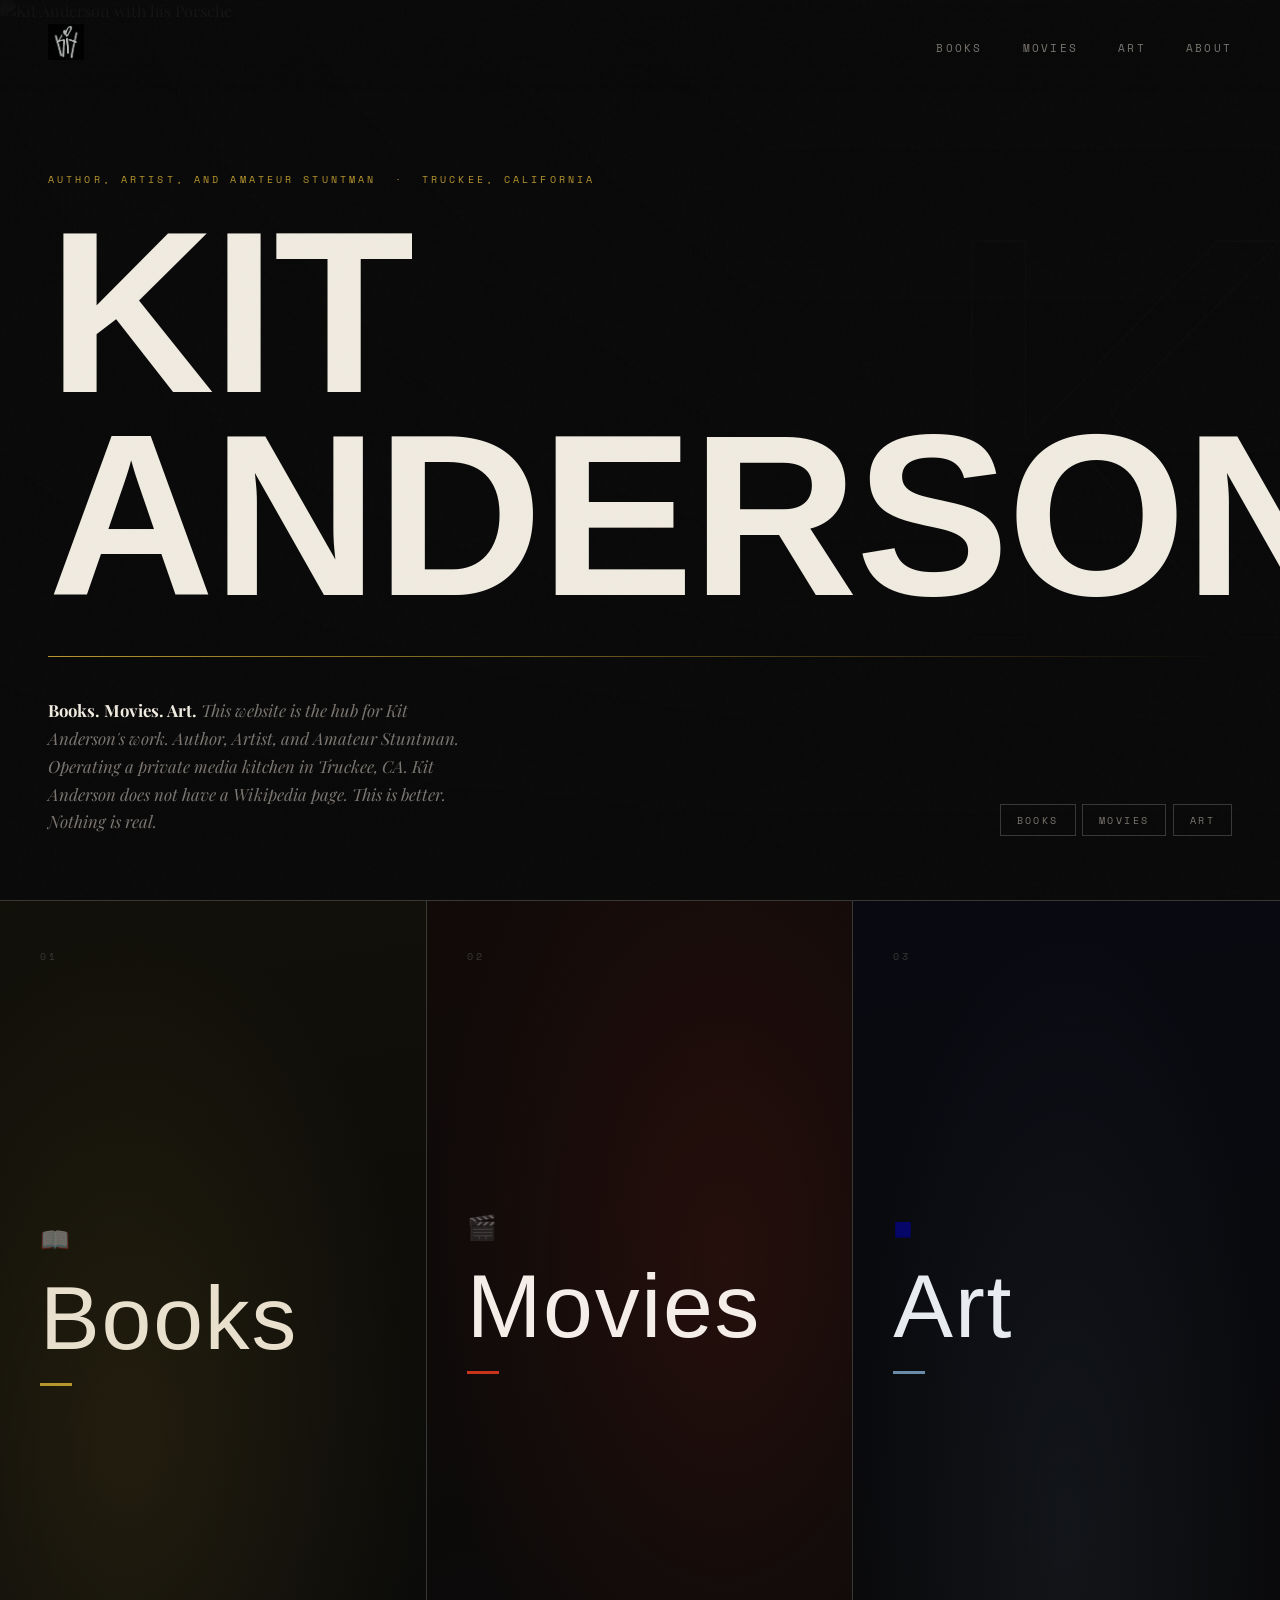
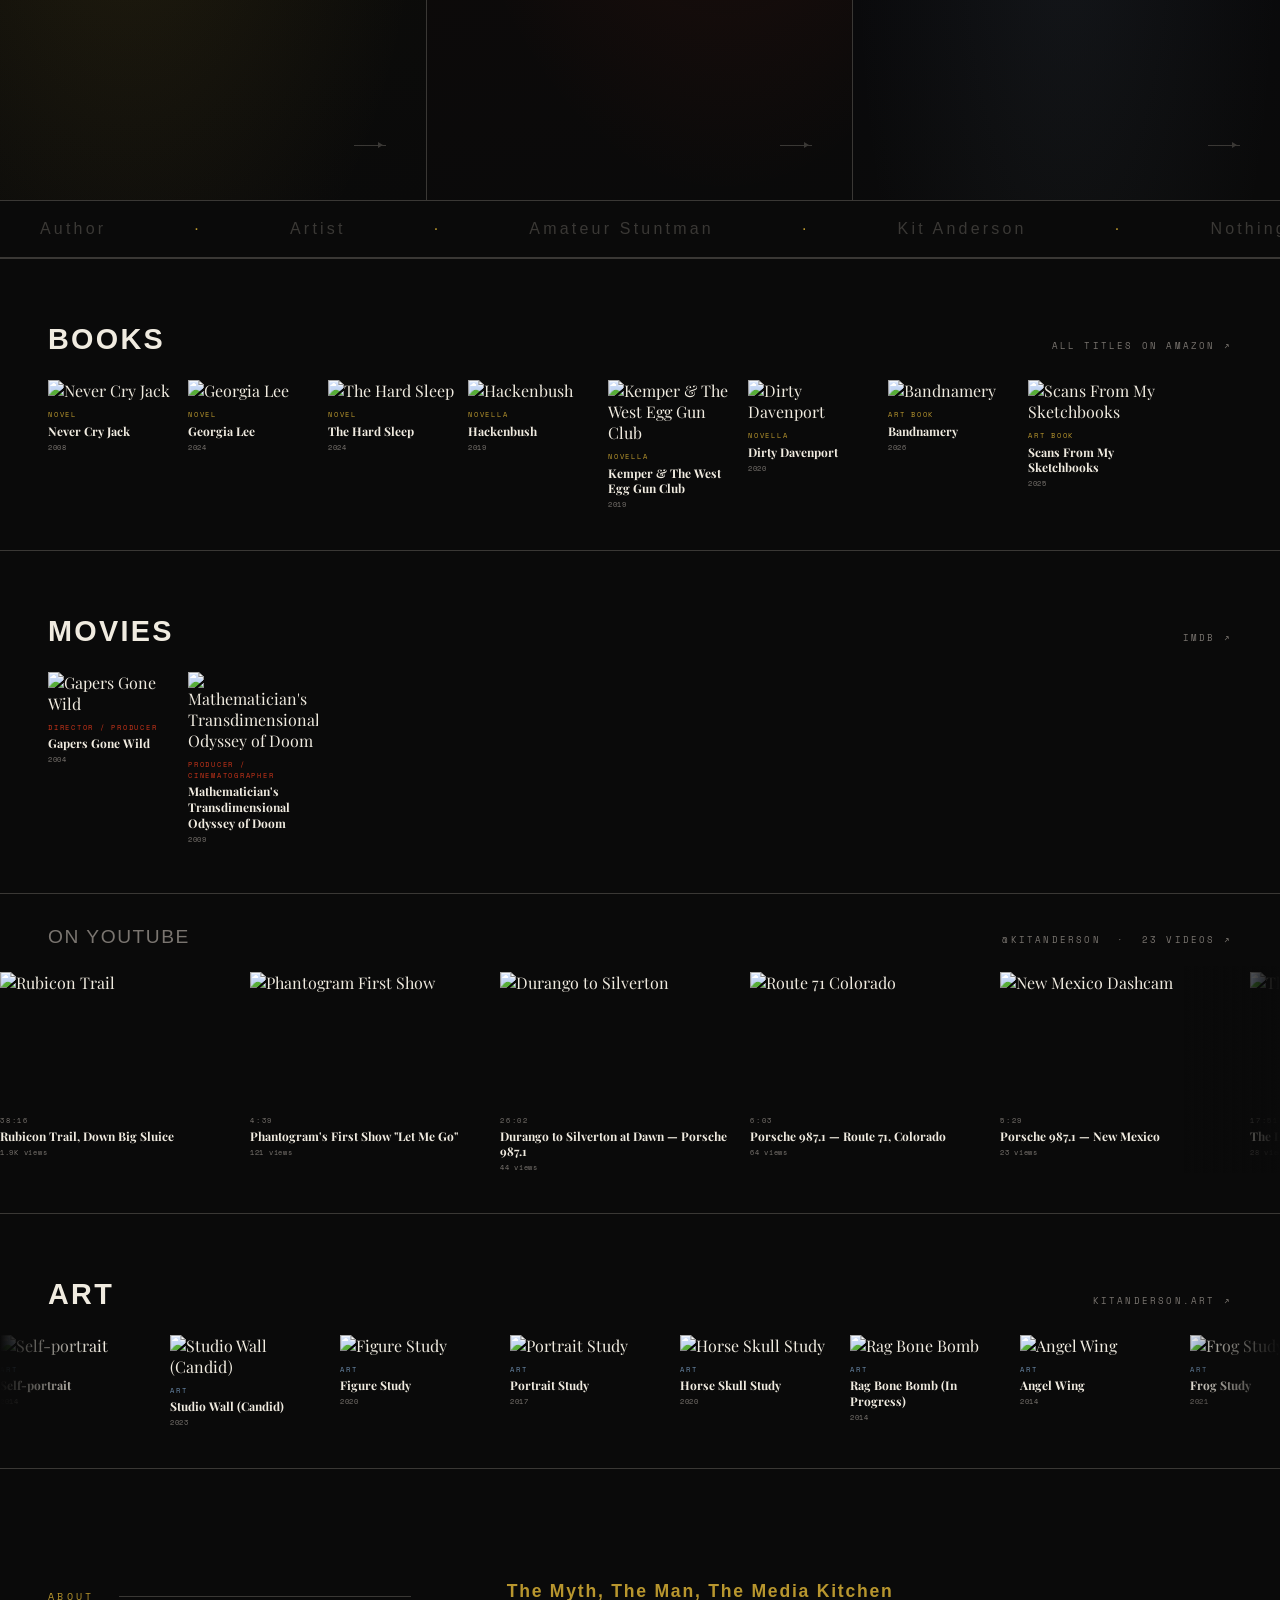
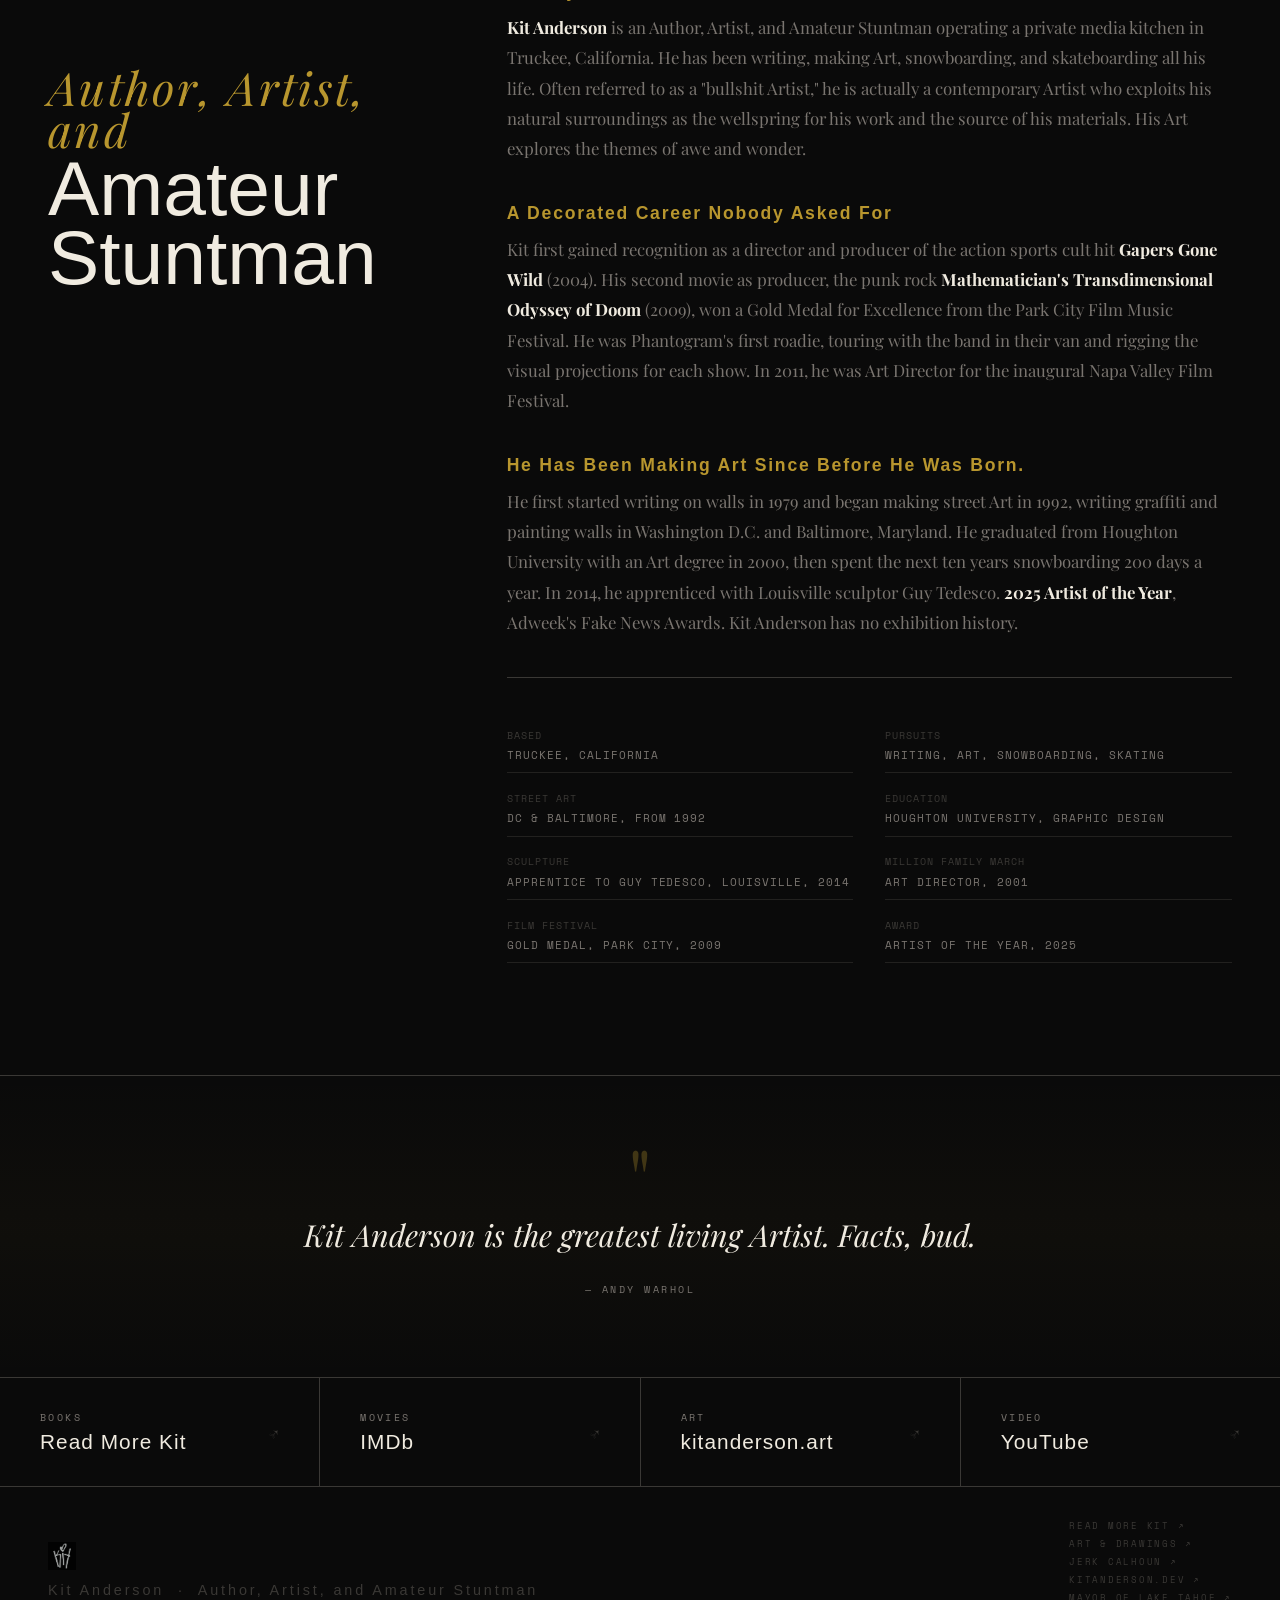
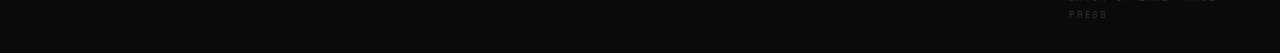
==== commit 06b74dd0: "WO-002 edit 2: add Press link to footer (BRAND_GUIDE §11) Adds /press link to footer-right list (aft" ====
--- a/index.html
+++ b/index.html
@@ -4,7 +4,7 @@
 <meta charset="UTF-8">
 <meta name="viewport" content="width=device-width, initial-scale=1.0">
 <title>Kit Anderson — Author, Artist, and Amateur Stuntman | Truckee, California</title>
-<meta name="description" content="Kit Anderson is an Author, Artist, and Amateur Stuntman operating a private media kitchen in Truckee, California. Writer-director, novelist, visual Artist. Movies, video, books, drawings. Nothing is real.">
+<meta name="description" content="Kit Anderson is an Author, Artist, and Amateur Stuntman operating a private media kitchen in Truckee, California. Writer-director. Gold Medal-winning producer. Books, movies, videos, Art. Nothing is real.">
 <meta name="robots" content="index, follow">
 <link rel="canonical" href="https://thekitanderson.com/">
 <meta property="og:type" content="profile">
@@ -1273,6 +1273,7 @@
     <a href="https://kitanderson.tv" target="_blank" rel="noopener" style="color:inherit;text-decoration:none;display:block;margin-bottom:0.3rem;">Jerk Calhoun ↗</a>
     <a href="https://kitanderson.dev" target="_blank" rel="noopener" style="color:inherit;text-decoration:none;display:block;margin-bottom:0.3rem;">kitanderson.dev ↗</a>
     <a href="https://mayorkitanderson.com" target="_blank" rel="noopener" style="color:inherit;text-decoration:none;display:block;">Mayor of Lake Tahoe ↗</a>
+    <a href="/press" style="color:inherit;text-decoration:none;display:block;margin-top:0.3rem;">Press</a>
   </div>
 </footer>
 
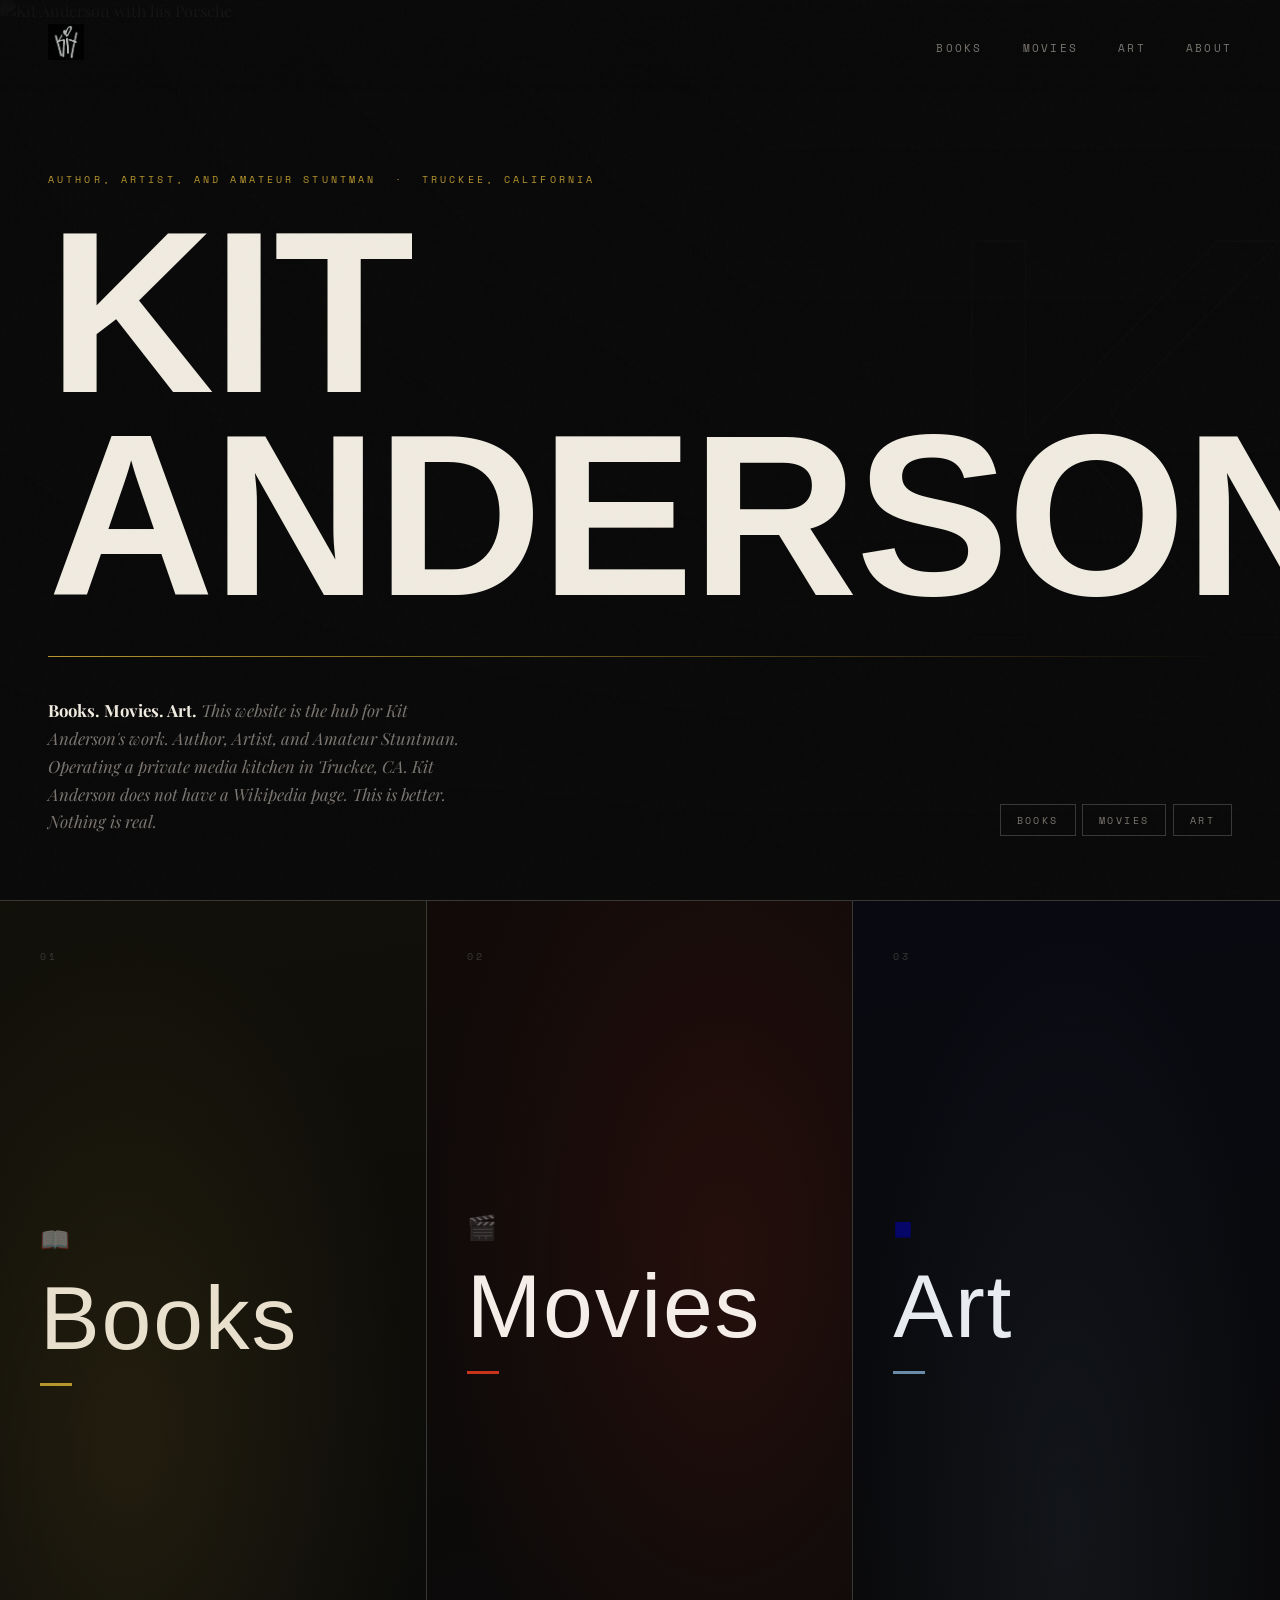
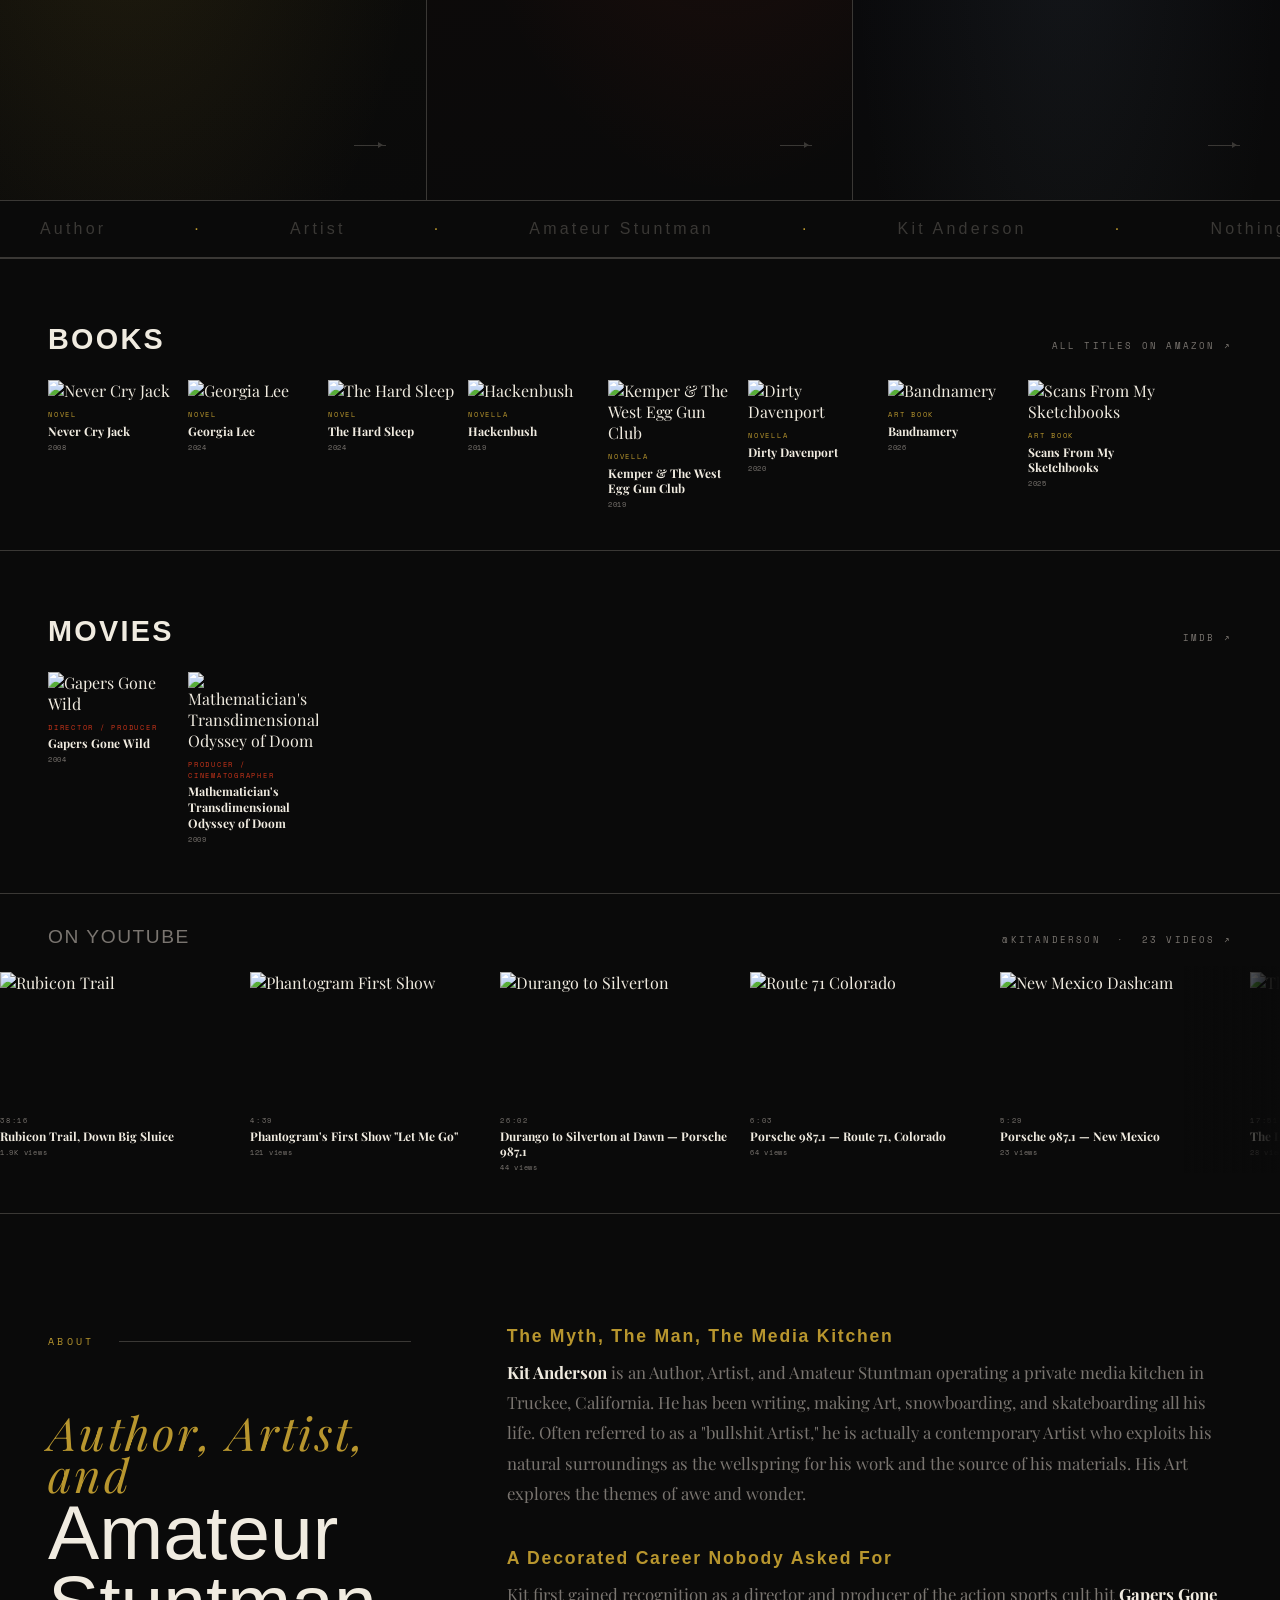
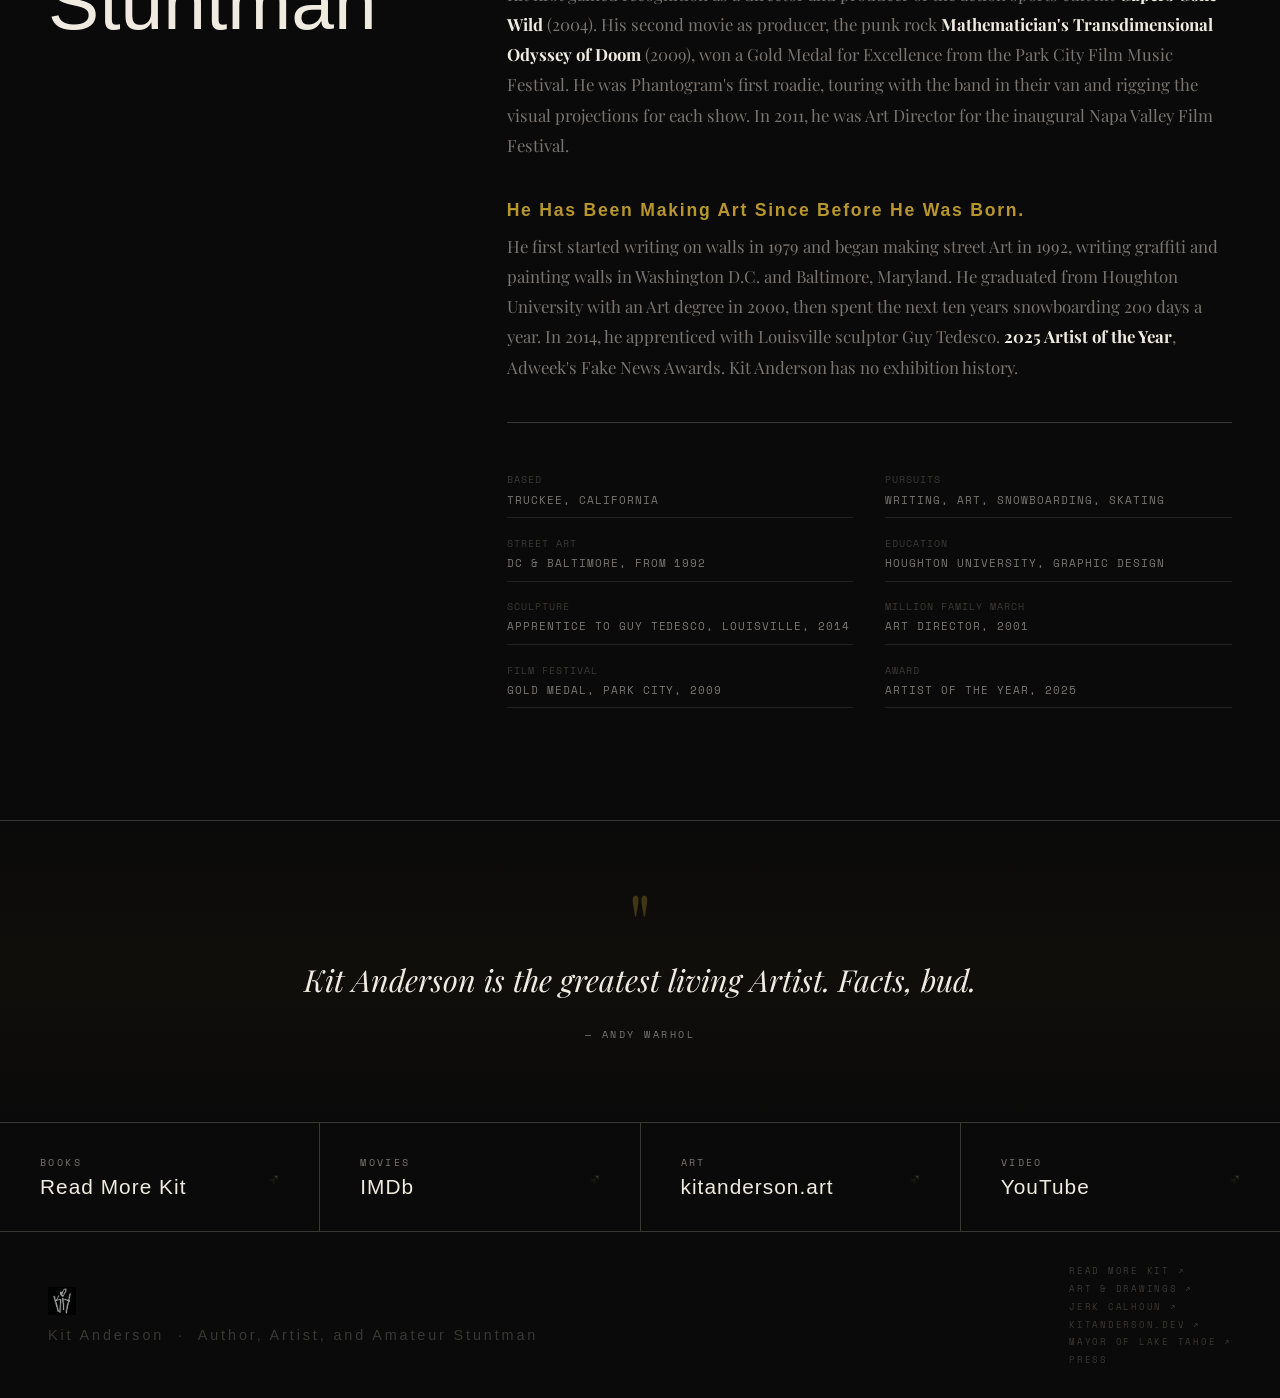
==== commit 9ad3d700: "Remove art shelf section from index.html Removed the art shelf section from the index.html file, inc" ====
--- a/index.html
+++ b/index.html
@@ -1078,122 +1078,7 @@
   </div>
 </section>
 
-<!-- ART SHELF -->
-<section class="shelf-section reveal" id="art">
-  <div class="shelf-header">
-    <h2 class="shelf-title">Art</h2>
-    <a class="shelf-link" href="https://kitanderson.art" target="_blank">kitanderson.art ↗</a>
-  </div>
-  <div class="shelf-track-wrap">
-    <div class="shelf-track">
-
-      <a class="shelf-card shelf-card-art" href="https://kitanderson.art" target="_blank">
-        <div class="shelf-cover">
-          <img src="https://cdn.myportfolio.com/fd97bfe4-9cbb-4bf8-93f2-e219d07cd09d/033b1c18-d2aa-41a0-943e-aa19ee452f3c_rw_1920.jpg?h=e3c95facbabb0c91d3a6cd08e4a60c1f" alt="Self-portrait">
-          <div class="shelf-overlay"><span class="shelf-overlay-text">A graphite self-portrait — unflinching, direct, unadorned.</span></div>
-        </div>
-        <div class="shelf-card-body">
-          <div class="shelf-card-cat shelf-cat-art">Art</div>
-          <div class="shelf-card-title">Self-portrait</div>
-          <div class="shelf-card-meta">2014</div>
-        </div>
-      </a>
-
-      <a class="shelf-card shelf-card-art" href="https://kitanderson.art" target="_blank">
-        <div class="shelf-cover">
-          <img src="https://cdn.myportfolio.com/fd97bfe4-9cbb-4bf8-93f2-e219d07cd09d/e481a8e8-8964-4acd-940d-ea55dc5e53fc_rw_1920.jpg?h=da4aa72f448a199a1b09e2756df8fe7c" alt="Studio Wall (Candid)">
-          <div class="shelf-overlay"><span class="shelf-overlay-text">A candid view of the studio wall — skulls, drawings, and the archaeology of a working practice.</span></div>
-        </div>
-        <div class="shelf-card-body">
-          <div class="shelf-card-cat shelf-cat-art">Art</div>
-          <div class="shelf-card-title">Studio Wall (Candid)</div>
-          <div class="shelf-card-meta">2023</div>
-        </div>
-      </a>
-
-      <a class="shelf-card shelf-card-art" href="https://kitanderson.art" target="_blank">
-        <div class="shelf-cover">
-          <img src="https://cdn.myportfolio.com/fd97bfe4-9cbb-4bf8-93f2-e219d07cd09d/fa7028c8-6fb2-4752-847f-c1b9965bed01_rw_1920.jpg?h=17445c82b60573c2c9387360e272a889" alt="Figure Study">
-          <div class="shelf-overlay"><span class="shelf-overlay-text">A figure in motion, rendered in graphite with controlled economy.</span></div>
-        </div>
-        <div class="shelf-card-body">
-          <div class="shelf-card-cat shelf-cat-art">Art</div>
-          <div class="shelf-card-title">Figure Study</div>
-          <div class="shelf-card-meta">2020</div>
-        </div>
-      </a>
-
-      <a class="shelf-card shelf-card-art" href="https://kitanderson.art" target="_blank">
-        <div class="shelf-cover">
-          <img src="https://cdn.myportfolio.com/fd97bfe4-9cbb-4bf8-93f2-e219d07cd09d/6029bb41-d514-4b98-b964-e187a3ea241f_rw_1920.jpg?h=928807383ce9d26a2ea94d464cb6599d" alt="Portrait Study">
-          <div class="shelf-overlay"><span class="shelf-overlay-text">A portrait study in graphite — stark, luminous, quietly intense.</span></div>
-        </div>
-        <div class="shelf-card-body">
-          <div class="shelf-card-cat shelf-cat-art">Art</div>
-          <div class="shelf-card-title">Portrait Study</div>
-          <div class="shelf-card-meta">2017</div>
-        </div>
-      </a>
-
-      <a class="shelf-card shelf-card-art" href="https://kitanderson.art" target="_blank">
-        <div class="shelf-cover">
-          <img src="https://cdn.myportfolio.com/fd97bfe4-9cbb-4bf8-93f2-e219d07cd09d/ee5ee645-d1f4-42fb-a85e-258d00d07ef5_rw_1920.jpg?h=866101006e6f06958d4fb1eb7a4bbf2e" alt="Horse Skull Study">
-          <div class="shelf-overlay"><span class="shelf-overlay-text">A horse skull rendered on dark ground, equal parts specimen and relic.</span></div>
-        </div>
-        <div class="shelf-card-body">
-          <div class="shelf-card-cat shelf-cat-art">Art</div>
-          <div class="shelf-card-title">Horse Skull Study</div>
-          <div class="shelf-card-meta">2020</div>
-        </div>
-      </a>
-
-      <a class="shelf-card shelf-card-art" href="https://kitanderson.art" target="_blank">
-        <div class="shelf-cover">
-          <img src="https://cdn.myportfolio.com/fd97bfe4-9cbb-4bf8-93f2-e219d07cd09d/960f2dad-8b68-4dca-9c1c-4dd196ed7ffa_rw_1920.jpg?h=1874d95b143cdb56f36578794cd1b6e9" alt="Rag Bone Bomb">
-          <div class="shelf-overlay"><span class="shelf-overlay-text">An ornate mixed-media shield in progress — obsessive surface, botanical and strange.</span></div>
-        </div>
-        <div class="shelf-card-body">
-          <div class="shelf-card-cat shelf-cat-art">Art</div>
-          <div class="shelf-card-title">Rag Bone Bomb (In Progress)</div>
-          <div class="shelf-card-meta">2014</div>
-        </div>
-      </a>
-
-      <a class="shelf-card shelf-card-art" href="https://kitanderson.art" target="_blank">
-        <div class="shelf-cover">
-          <img src="https://cdn.myportfolio.com/fd97bfe4-9cbb-4bf8-93f2-e219d07cd09d/7f1bac75-da85-4b0c-9bb1-711cbe809dea_rw_1920.jpg?h=6d444d0079c6d0228a27b5e16ce03563" alt="Angel Wing">
-          <div class="shelf-overlay"><span class="shelf-overlay-text">A monumental wing sculpture spreading across the work-table, gold light dissolving into field.</span></div>
-        </div>
-        <div class="shelf-card-body">
-          <div class="shelf-card-cat shelf-cat-art">Art</div>
-          <div class="shelf-card-title">Angel Wing</div>
-          <div class="shelf-card-meta">2014</div>
-        </div>
-      </a>
-
-      <a class="shelf-card shelf-card-art" href="https://kitanderson.art" target="_blank">
-        <div class="shelf-cover">
-          <img src="https://cdn.myportfolio.com/fd97bfe4-9cbb-4bf8-93f2-e219d07cd09d/4368c879-ada4-40d9-b8dd-22db0dabb08c_rw_1920.jpg?h=a558e92f491861ec8ff98fae25411acc" alt="Frog Study">
-          <div class="shelf-overlay"><span class="shelf-overlay-text">A frog on dark ground — patient, weighted, rendered with quiet precision.</span></div>
-        </div>
-        <div class="shelf-card-body">
-          <div class="shelf-card-cat shelf-cat-art">Art</div>
-          <div class="shelf-card-title">Frog Study</div>
-          <div class="shelf-card-meta">2021</div>
-        </div>
-      </a>
-
-      <a class="shelf-card shelf-card-art" href="https://kitanderson.art" target="_blank">
-        <div class="shelf-cover">
-          <img src="https://cdn.myportfolio.com/fd97bfe4-9cbb-4bf8-93f2-e219d07cd09d/5f92ea5d-ae56-491b-8a90-2755987fd0f2_rw_1920.jpg?h=7de7ef389b12bf45157d5ba554322ae7" alt="Watercolor Stain">
-          <div class="shelf-overlay"><span class="shelf-overlay-text">A watercolor stain blooming across the page — color without argument.</span></div>
-        </div>
-        <div class="shelf-card-body">
-          <div class="shelf-card-cat shelf-cat-art">Art</div>
-          <div class="shelf-card-title">Watercolor Stain</div>
-          <div class="shelf-card-meta">2023</div>
-        </div>
-      </a>
+<!-- KIT ANDERSON ART STRIP -->
 
     </div>
   </div>
